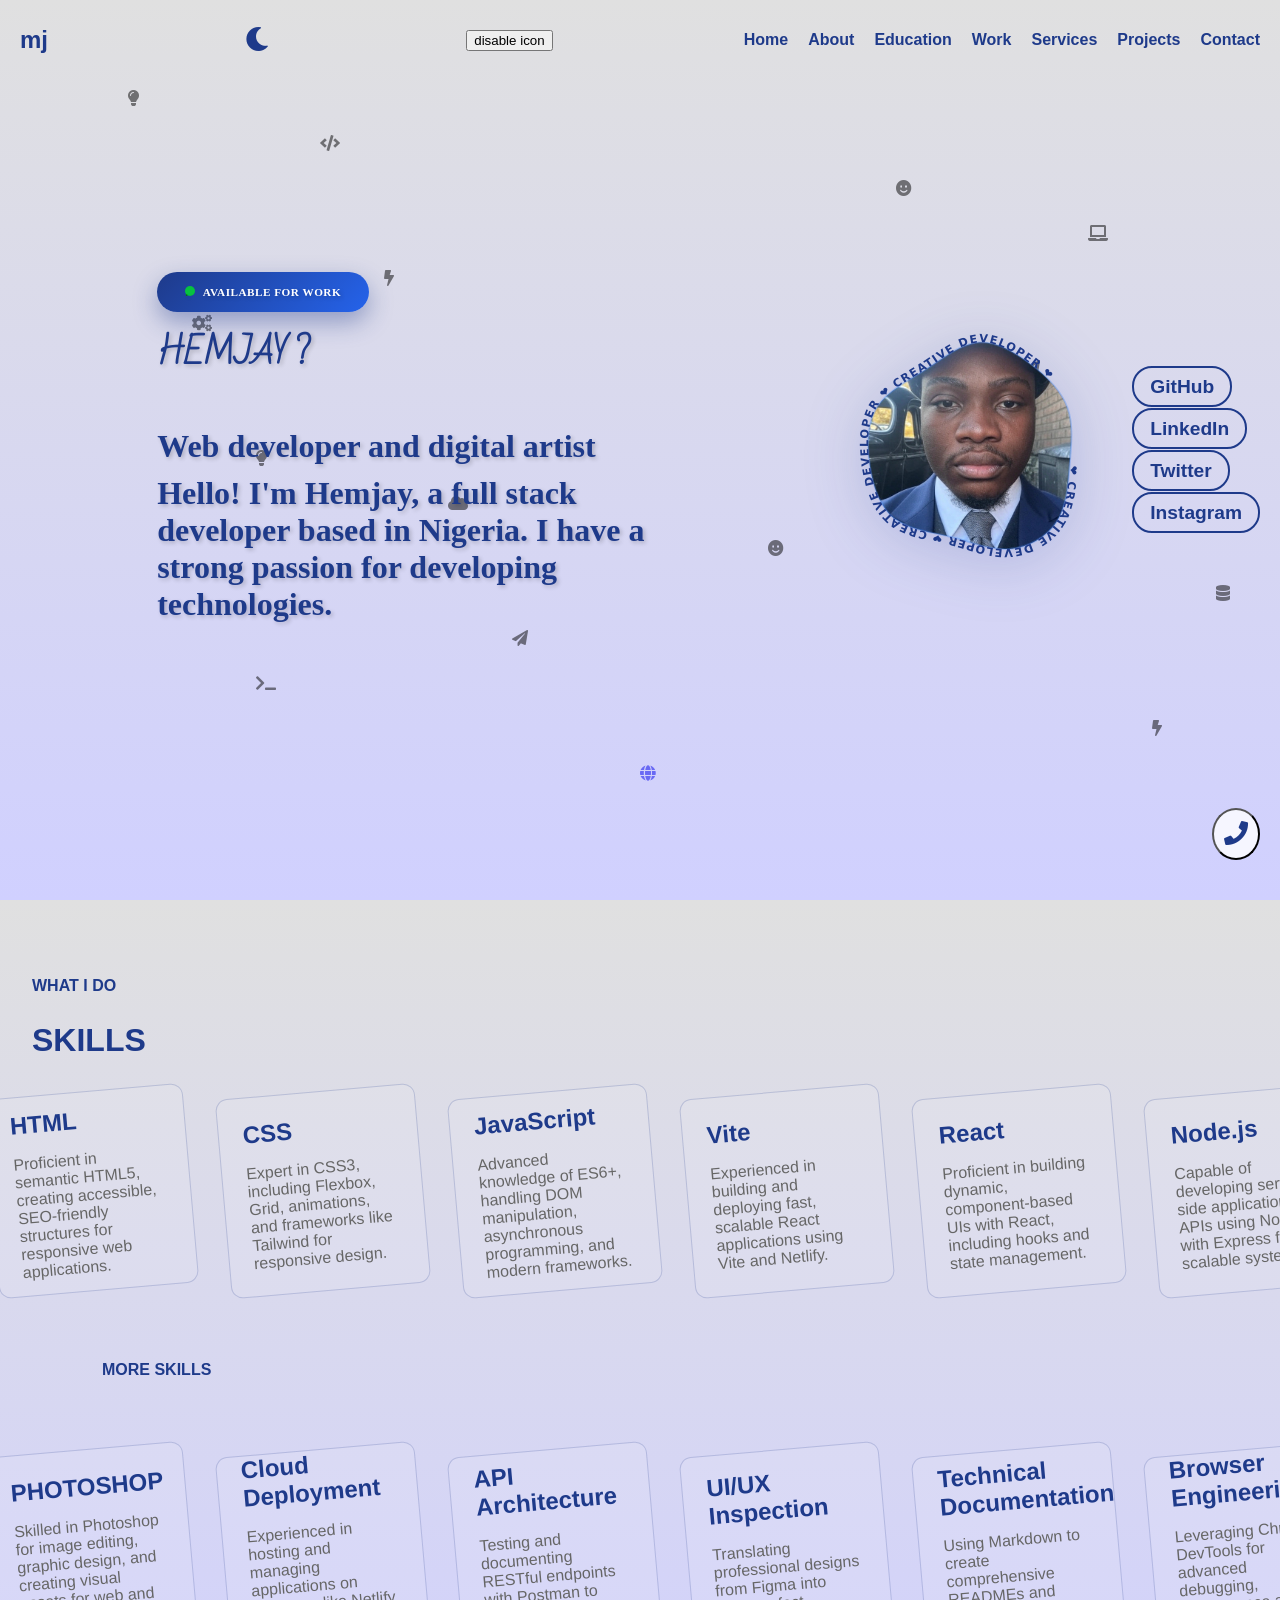
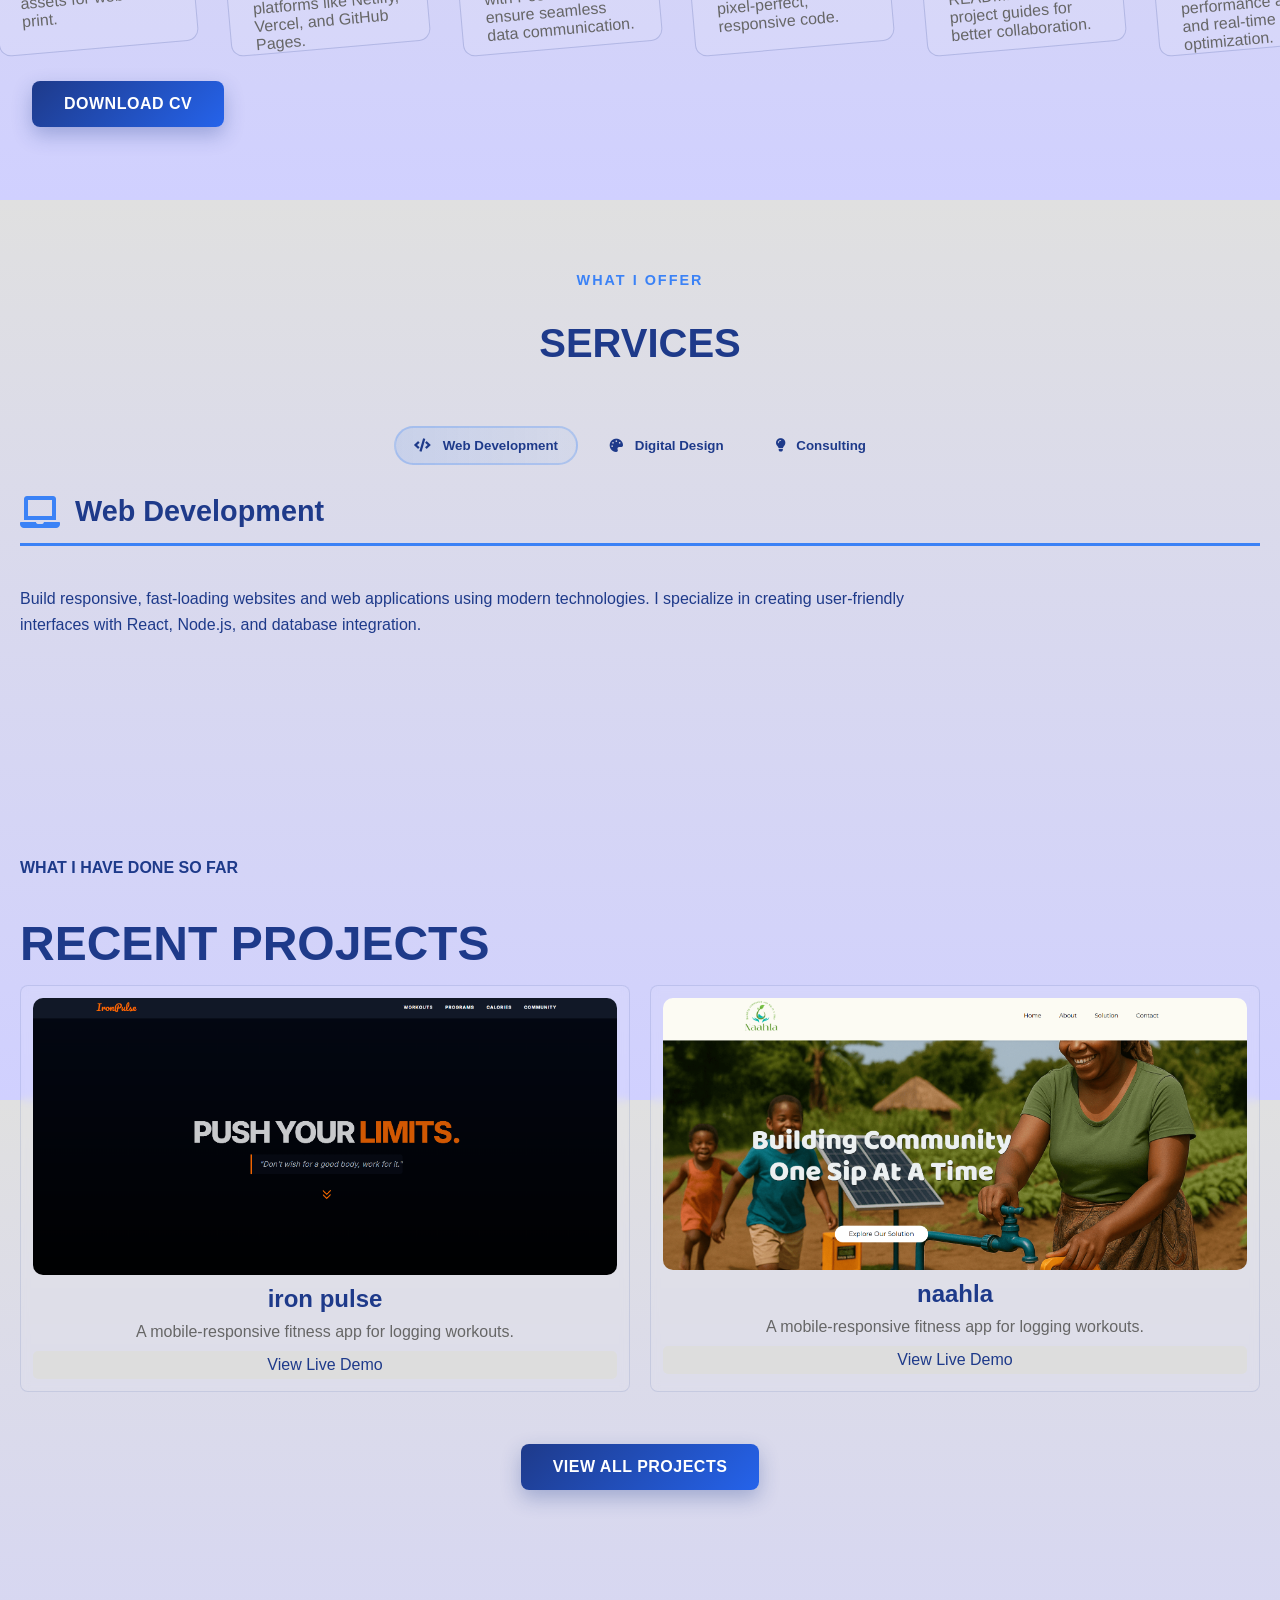
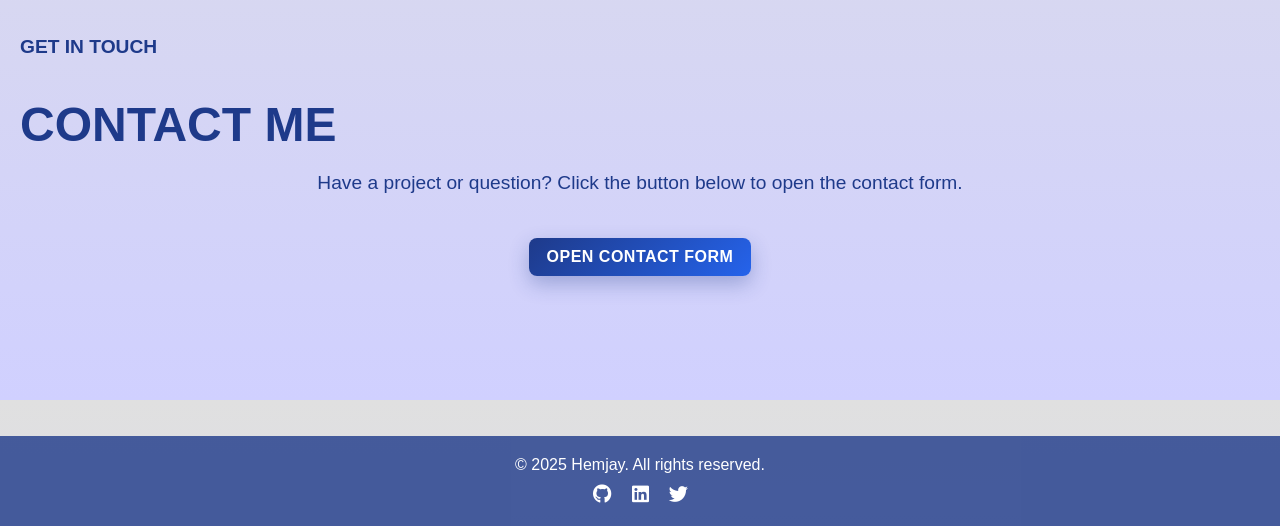
==== index.html @ 1a0ed31f "uploadin al exssiting files" ====
<!DOCTYPE html>
<html lang="en">

<head>
    <meta charset="UTF-8">
    <meta name="viewport" content="width=device-width, initial-scale=1.0">
    <title>Hemjay.Dev</title>
    <link rel="stylesheet" href="styles.css">
    <link rel="stylesheet" href="https://cdnjs.cloudflare.com/ajax/libs/font-awesome/5.15.4/css/all.min.css">
    <link rel="preconnect" href="https://fonts.googleapis.com">
    <link rel="preconnect" href="https://fonts.gstatic.com" crossorigin>
    <link
        href="https://fonts.googleapis.com/css2?family=Bad+Script&family=Dancing+Script:wght@400..700&family=Marck+Script&family=Tangerine:wght@400;700&display=swap"
        rel="stylesheet">
</head>

<body>
    <div class="container" id="home">
        
        <div class="icons">
          
            <div class="icon" style="top: 10%; left: 10%;"><i class="fas fa-lightbulb"></i></div>
            <div class="icon" style="top: 20%; left: 70%;"><i class="fas fa-smile"></i></div>
            <div class="icon" style="top: 30%; left: 30%;"><i class="fas fa-bolt"></i></div>
            <div class="icon" style="top: 40%; left: 80%;"><i class="fas fa-paper-plane"></i></div>
            <div class="icon" style="top: 50%; left: 20%;"><i class="fas fa-lightbulb"></i></div>
            <div class="icon" style="top: 60%; left: 60%;"><i class="fas fa-smile"></i></div>
            <div class="icon" style="top: 70%; left: 40%;"><i class="fas fa-paper-plane"></i></div>
            <div class="icon" style="top: 80%; left: 90%;"><i class="fas fa-bolt"></i></div>
            <div class="icon" style="top: 15%; left: 25%;"><i class="fas fa-code"></i></div>
            <div class="icon" style="top: 25%; left: 85%;"><i class="fas fa-laptop"></i></div>
            <div class="icon" style="top: 35%; left: 15%;"><i class="fas fa-cogs"></i></div>
            <div class="icon" style="top: 45%; left: 75%;"><i class="fas fa-rocket"></i></div>
            <div class="icon" style="top: 55%; left: 35%;"><i class="fas fa-cloud"></i></div>
            <div class="icon" style="top: 65%; left: 95%;"><i class="fas fa-database"></i></div>
            <div class="icon" style="top: 75%; left: 20%;"><i class="fas fa-terminal"></i></div>
            <a href="https://www.google.com/search?q=osogbo&oq=osogbo&gs_lcrp=EgZjaHJvbWUyBggAEEUYOTIKCAEQLhixAxiABDIMCAIQIxgnGIAEGIoFMgcIAxAAGIAEMgcIBBAAGIAEMgYIBRBFGD0yBggGEEUYPTIGCAcQRRg90gEIMzMwOWowajeoAgCwAgA&sourceid=chrome&ie=UTF-8"
                target="_blank" rel="noopener noreferrer">
                <div class="icon" style="top: 85%; left: 50%;"><i class="fas fa-globe"></i></div>
            </a>
        </div>

    </div>



    <nav class="nav-menu">
        <div class="nav-logo">mj</div>
        <button class="theme-toggle" onclick="toggleTheme()"><i class="fas fa-moon"></i></button>
          <button onclick="iconDisable('visible')">disable icon</button>
        <div class="hamburger"><i class="fas fa-bars"></i></div>
        <div class="nav-links">
            <a href="#home">Home</a>
            <a href="#about">About</a>
            <a href="timeline.html">Education</a>
            <a href="timeline.html#work-history">Work</a>
            <a href="#services">Services</a>
            <a href="#projects">Projects</a>
            <a href="#contact">Contact</a>
        </div>
    </nav>






    <section class="section-about" id="about">
        <div class="text" id="animatedText">
            <a href="#contact" class="availability-btn">
                <span class="status-dot">.</span> Available for work
            </a>
            <div class="mt">
                <span>H</span><span>E</span><span>M</span><span>J</span><span>A</span><span>Y</span>
                <span class="question-mark">?</span>
            </div>
            <h4>Web developer and digital artist</h4>
            <p>Hello! I'm Hemjay, a full stack developer based in Nigeria. I have a strong passion for developing
                technologies.</p>
        </div>

        <div class="content">
            <div class="blob-container">
                <svg viewBox="0 0 200 200" xmlns="http://www.w3.org/2000/svg" aria-labelledby="t">
                    <defs>
                        <pattern id="imgFill" patternUnits="objectBoundingBox" width="1" height="1">
                            <image href="IMG_1185.jpeg" x="0" y="0" width="200" height="200"
                                preserveAspectRatio="xMidYMid slice" />
                        </pattern>
                    </defs>
                    <clipPath id="blobClip">
                        <path
                            d="M43.1,-68.5C56.2,-58.6,67.5,-47.3,72.3,-33.9C77.2,-20.5,75.5,-4.9,74.2,11.3C72.9,27.6,71.9,44.5,63.8,57.2C55.7,69.8,40.6,78.2,25.5,79.2C10.4,80.1,-4.7,73.6,-20.9,69.6C-37.1,65.5,-54.5,63.9,-66,54.8C-77.5,45.8,-83.2,29.3,-85.7,12.3C-88.3,-4.8,-87.7,-22.3,-79.6,-34.8C-71.5,-47.3,-55.8,-54.9,-41.3,-64.2C-26.7,-73.6,-13.4,-84.7,0.8,-86C15,-87.2,29.9,-78.5,43.1,-68.5Z"
                            transform="translate(100 100)" />
                    </clipPath>
                    <image href="IMG_1185.jpeg" width="200" height="200" preserveAspectRatio="xMidYMid slice"
                        clip-path="url(#blobClip)" />
                    <path class="blob"
                        d="M43.1,-68.5C56.2,-58.6,67.5,-47.3,72.3,-33.9C77.2,-20.5,75.5,-4.9,74.2,11.3C72.9,27.6,71.9,44.5,63.8,57.2C55.7,69.8,40.6,78.2,25.5,79.2C10.4,80.1,-4.7,73.6,-20.9,69.6C-37.1,65.5,-54.5,63.9,-66,54.8C-77.5,45.8,-83.2,29.3,-85.7,12.3C-88.3,-4.8,-87.7,-22.3,-79.6,-34.8C-71.5,-47.3,-55.8,-54.9,-41.3,-64.2C-26.7,-73.6,-13.4,-84.7,0.8,-86C15,-87.2,29.9,-78.5,43.1,-68.5Z"
                        transform="translate(100 100)" fill="url(#imgFill)" />
                    <path id="text"
                        d="M43.1,-68.5C56.2,-58.6,67.5,-47.3,72.3,-33.9C77.2,-20.5,75.5,-4.9,74.2,11.3C72.9,27.6,71.9,44.5,63.8,57.2C55.7,69.8,40.6,78.2,25.5,79.2C10.4,80.1,-4.7,73.6,-20.9,69.6C-37.1,65.5,-54.5,63.9,-66,54.8C-77.5,45.8,-83.2,29.3,-85.7,12.3C-88.3,-4.8,-87.7,-22.3,-79.6,-34.8C-71.5,-47.3,-55.8,-54.9,-41.3,-64.2C-26.7,-73.6,-13.4,-84.7,0.8,-86C15,-87.2,29.9,-78.5,43.1,-68.5Z"
                        transform="translate(100 100)" fill="none" stroke="none" pathLength="100" />
                    <text class="text-content">
                        <textPath href="#text" startOffset="0%">❤ CREATIVE DEVELOPER ❤ CREATIVE DEVELOPER ❤ CREATIVE
                            DEVELOPER ❤
                            <animate attributeName="startOffset" from="0%" to="100%" dur="15s"
                                repeatCount="indefinite" />
                        </textPath>
                        <textPath href="#text" startOffset="100%">❤ CREATIVE DEVELOPER ❤ CREATIVE DEVELOPER ❤ CREATIVE
                            DEVELOPER ❤
                            <animate attributeName="startOffset" from="-100%" to="0%" dur="15s"
                                repeatCount="indefinite" />
                        </textPath>
                    </text>
                </svg>
            </div>


            <div>
                <ul class="social-links-list">
                    <li><a href="https://github.com" target="_blank" rel="noopener noreferrer">GitHub</a></li>
                    <li><a href="https://linkedin.com" target="_blank" rel="noopener noreferrer">LinkedIn</a></li>
                    <li><a href="https://twitter.com" target="_blank" rel="noopener noreferrer">Twitter</a></li>
                    <li><a href="https://instagram.com" target="_blank" rel="noopener noreferrer">Instagram</a></li>
                </ul>
            </div>
        </div>
    </section>

    <section id="skills" class="skills-section">
        <h2 class="section-title">WHAT I DO</h2>
        <h1 class="section-heading">SKILLS</h1>
        <div class="skills-scroll">
            <div class="skill-card">
                <h3>HTML</h3>
                <p>Proficient in semantic HTML5, creating accessible, SEO-friendly structures for responsive web
                    applications.</p>
            </div>
            <div class="skill-card">
                <h3>CSS</h3>
                <p>Expert in CSS3, including Flexbox, Grid, animations, and frameworks like Tailwind for responsive
                    design.</p>
            </div>
            <div class="skill-card">
                <h3>JavaScript</h3>
                <p>Advanced knowledge of ES6+, handling DOM manipulation, asynchronous programming, and modern
                    frameworks.</p>
            </div>

            <div class="skill-card">
                <h3>Vite</h3>
                <p>Experienced in building and deploying fast, scalable React applications using Vite and Netlify.</p>
            </div>
            <div class="skill-card">
                <h3>React</h3>
                <p>Proficient in building dynamic, component-based UIs with React, including hooks and state management.
                </p>
            </div>
            <div class="skill-card">
                <h3>Node.js</h3>
                <p>Capable of developing server-side applications and APIs using Node.js with Express for scalable
                    systems.</p>
            </div>
            <div class="skill-card">
                <h3>MongoDB</h3>
                <p>Proficient in NoSQL database management with MongoDB, handling unstructured data for scalable
                    systems.</p>
            </div>
            <div class="skill-card">
                <h3>GraphQL</h3>
                <p>Experienced in building and querying GraphQL APIs for efficient data retrieval in modern
                    applications.</p>
            </div>

        </div>


        <h2 class="section-title" style="margin: 70px;">MORE SKILLS</h2>
        
        <div class="skills-scroll">
            <div class="skill-card">
                <h3>PHOTOSHOP</h3>
                <p>Skilled in Photoshop for image editing, graphic design, and creating visual assets for web and print.
                </p>
            </div>
           <div class="skill-card">
            <h3>Cloud Deployment</h3>
            <p>Experienced in hosting and managing applications on platforms like Netlify, Vercel, and GitHub Pages.</p>
        </div>
        <div class="skill-card">
            <h3>API Architecture</h3>
            <p>Testing and documenting RESTful endpoints with Postman to ensure seamless data communication.</p>
        </div>
        <div class="skill-card">
            <h3>UI/UX Inspection</h3>
            <p>Translating professional designs from Figma into pixel-perfect, responsive code.</p>
        </div>
        <div class="skill-card">
            <h3>Technical Documentation</h3>
            <p>Using Markdown to create comprehensive READMEs and project guides for better collaboration.</p>
        </div>
        <div class="skill-card">
            <h3>Browser Engineering</h3>
            <p>Leveraging Chrome DevTools for advanced debugging, performance audits, and real-time optimization.</p>
        </div>

            <div class="skill-card">
                <h3>Docker</h3>
                <p>Capable of containerizing applications with Docker for consistent development and deployment
                    environments.</p>
            </div>
            <div class="skill-card">
                <h3>Git</h3>
                <p>Expert in version control with Git, managing codebases, and collaborating via platforms like GitHub.
                </p>
            </div>
            <div class="skill-card">
                <h3>Webpack</h3>
                <p>Experienced in module bundling with Webpack for optimizing and managing front-end assets.</p>
            </div>
            <div class="skill-card">
                <h3>AWS</h3>
                <p>Familiar with AWS services like EC2, S3, and Lambda for cloud-based application deployment.</p>
            </div>
            <div class="skill-card">
                <h3>Jest</h3>
                <p>Skilled in unit and integration testing with Jest to ensure robust, error-free JavaScript
                    applications.</p>
            </div>
        </div>
        <a href="hemjay_cv.pdf" download class="cv-button">Download CV</a>
    </section>


    <section id="services" class="services-section">
        <h2 class="section-title">WHAT I OFFER</h2>
        <h1 class="section-heading">SERVICES</h1>

        <div class="service-tabs">
            <div class="tab-buttons">
                <button class="tab-button active" onclick="switchTab(event, 'web-dev')">
                    <i class="fas fa-code"></i> Web Development
                </button>
                <button class="tab-button" onclick="switchTab(event, 'design')">
                    <i class="fas fa-palette"></i> Digital Design
                </button>
                <button class="tab-button" onclick="switchTab(event, 'consulting')">
                    <i class="fas fa-lightbulb"></i> Consulting
                </button>
            </div>
        </div>

        <div id="web-dev" class="tab-content active">
            <div class="service-category">
                <h3 class="service-category-title"><i class="fas fa-laptop"></i> Web Development</h3>
                <div class="service-description">
                    <p>Build responsive, fast-loading websites and web applications using modern technologies. I
                        specialize in creating user-friendly interfaces with React, Node.js, and database integration.
                    </p>
                </div>
            </div>
        </div>

        <div id="design" class="tab-content">
            <div class="service-category">
                <h3 class="service-category-title"><i class="fas fa-paint-brush"></i> Digital Design</h3>
                <div class="service-description">
                    <p>Create stunning digital designs and animations that engage users. From UI/UX design to
                        interactive animations, I help bring your vision to life with creative visual solutions.</p>
                </div>
            </div>
        </div>

        <div id="consulting" class="tab-content">
            <div class="service-category">
                <h3 class="service-category-title"><i class="fas fa-chart-line"></i> Tech Consulting</h3>
                <div class="service-description">
                    <p>Guide your project with expert technical advice. I help choose the right tech stack, optimize
                        performance, and implement best practices for scalable applications.</p>
                </div>
            </div>
        </div>
    </section>

    
<section class="section-projects" id="projects">
    <h4>WHAT I HAVE DONE SO FAR</h4>
    <h2>RECENT PROJECTS</h2>
    
    <div id="recent-projects-list" class="project-card-container normal">
        </div>

    <div style="text-align: center; margin-top: 40px;">
        <a href="projects.html" class="cv-button" style="display: inline-block; margin: 0;">View All Projects</a>
    </div>
</section>

    <section id="contact" class="section-contact">
        <h4>GET IN TOUCH</h4>
        <h2>CONTACT ME</h2>
        <p style="max-width:720px; margin:12px auto; text-align:center;">Have a project or question? Click the button below to open the contact form.</p>
        <div style="text-align:center; margin-top:12px;">
            <a href="#contact" class="cv-button" style="display:inline-block; padding:10px 18px;">Open Contact Form</a>
        </div>
    </section>
    <div class="contact-popup" id="contactPopup">
        <span class="close-popup"><i class="fas fa-times"></i></span>
        <h3>Contact Me</h3>
        <form>
            <input type="text" placeholder="First Name" required>
            <input type="text" placeholder="Last Name" required>
            <input type="email" placeholder="Email" required>
            <textarea placeholder="Your Message" required></textarea>
            <button type="submit">Send Message</button>
        </form>
        <div class="popup-social-links">
            <p>Or find me on</p>
            <div class="social-links popup-links">
                <a href="https://github.com" target="_blank" rel="noopener noreferrer" aria-label="GitHub"><i class="fab fa-github"></i></a>
                <a href="https://linkedin.com" target="_blank" rel="noopener noreferrer" aria-label="LinkedIn"><i class="fab fa-linkedin"></i></a>
                <a href="https://twitter.com" target="_blank" rel="noopener noreferrer" aria-label="Twitter"><i class="fab fa-twitter"></i></a>
                <a href="https://instagram.com" target="_blank" rel="noopener noreferrer" aria-label="Instagram"><i class="fab fa-instagram"></i></a>
            </div>
        </div>
    </div>
    <!-- Floating phone button (click to open contact popup) -->
    <button id="phoneButton" class="phone-button" aria-label="Open contact form" title="Contact">
        <i class="fas fa-phone"></i>
    </button>

    <div id="caseStudyModal" class="contact-popup" style="width: 80%; max-width: 800px; height: auto;">
        <span class="close-popup" id="closeCaseStudy"><i class="fas fa-times"></i></span>
        <div id="caseStudyContent" style="padding: 20px; overflow-y: auto; max-height: 80vh;">
        </div>
    </div>

    <footer>
        <p>&copy; 2025 Hemjay. All rights reserved.</p>
        <div class="social-links">
            <a href="https://github.com" target="_blank"><i class="fab fa-github"></i></a>
            <a href="https://linkedin.com" target="_blank"><i class="fab fa-linkedin"></i></a>
            <a href="https://twitter.com" target="_blank"><i class="fab fa-twitter"></i></a>
        </div>
    </footer>
    <script src="script.js"></script>
</body>

</html>
---- styles.css ----
::root {
    --icon-size: 40px;
    font-family: sans-serif;
}
body {
    margin: 0;
    font-family: Arial, sans-serif;
    background: linear-gradient(to bottom, #e0e0e0, #d0d0ff);
    filter: grayscale(20%);
    height: auto;
    min-height: 100vh;
    overflow-x: hidden;
    position: relative;
    width: 100%;
    box-sizing: border-box;
}

body.dark-mode {
    background: linear-gradient(to bottom, #2d3748, #4a5568);
    filter: none;
}

/* FORCE RESET */
html,
body {
    height: 100%;
    margin: 0;
    padding: 0;
    /* REMOVE any filters or transforms from here! */
    filter: none !important;
    transform: none !important;
}

.container {
    position: fixed !important;
    top: 0 !important;
    left: 0 !important;
    width: 100vw !important;
    height: 100vh !important;
    z-index: -9999 !important;
    /* Move it to the very bottom layer */
    pointer-events: none;
    background: transparent;
    display: block !important;
}

.icons {
    position: absolute;
    width: 100%;
    height: 100%;
}

.icon {
    position: absolute;
    /* Ensure your JS or inline styles provide the top/left % */
}

.icon.visible {
    opacity: 0.5;
}
.icon.disabled {
    opacity: 0 !important;
}

/* 3. Refined Animation */
@keyframes float {
    0% {
        transform: translate(0, 0) scale(0.8);
    }
    50% {
        transform: translate(var(--x-move), var(--y-move)) scale(1);
    }
    100% {
        transform: translate(0, 0) scale(0.8);
    }
}

.icon.floating {
    animation: float var(--duration) ease-in-out infinite;
}

.text {
    font-size: 6rem;
    font-weight: bold;
    color: #1e3a8a;
    text-shadow: 2px 2px 4px rgba(0, 0, 0, 0.2);
    cursor: pointer;
    user-select: none;
    margin: 50px auto;
    max-width: 100%;
    word-wrap: break-word;
    opacity: 0;
    transform: translateY(50px);
    transition: opacity 0.5s ease, transform 0.5s ease;
    position: relative;
    z-index: 2;
}

.text.visible {
    opacity: 1;
    transform: translateY(0);
}

body.dark-mode .text {
    color: #e2e8f0;
}

.text .question-mark.shake {
    animation: shake 0.5s infinite;
}

@keyframes shake {
    0%, 100% {
        transform: translateY(0) rotate(0deg);
    }
    25% {
        transform: translateY(-5px) rotate(1deg);
    }
    75% {
        transform: translateY(5px) rotate(-1deg);
    }
}

.text span {
    display: inline-block;
    transition: transform 0.3s ease;
}

.text span.squish {
    transform: scaleY(0.5);
}

.url-bar {
    position: fixed;
    bottom: 10px;
    left: 50%;
    transform: translateX(-50%) translateY(20px);
    background: #ccc;
    padding: 5px 10px;
    border-radius: 5px;
    font-size: 0.9rem;
    z-index: 20;
    box-sizing: border-box;
    opacity: 0;
    transition: opacity 0.5s ease, transform 0.5s ease;
}

.url-bar.visible {
    opacity: 1;
    transform: translateX(-50%) translateY(0);
}

body.dark-mode .url-bar {
    background: #4a5568;
    color: #e2e8f0;
}

.nav-menu {
    position: fixed;
    top: 10px;
    left: 0;
    width: 100vw;
    height: 60px;
    background: transparent;
    padding: 10px 20px;
    display: flex;
    justify-content: space-between;
    align-items: center;
    z-index: 20;
    box-sizing: border-box;
    opacity: 0;
    transform: translateX(-50px);
    transition: opacity 0.5s ease, transform 0.5s ease;
}

.nav-menu.visible {
    opacity: 1;
    transform: translateX(0);
}

.nav-logo {
    font-size: 1.5rem;
    font-weight: bold;
    color: #1e3a8a;
    opacity: 0;
    transform: translateY(20px);
    transition: opacity 0.5s ease, transform 0.5s ease 0.2s;
}

.nav-logo.visible {
    opacity: 1;
    transform: translateY(0);
}

body.dark-mode .nav-logo {
    color: #e2e8f0;
}

.nav-links {
    display: flex;
    gap: 20px;
}

.nav-links a {
    text-decoration: none;
    color: #1e3a8a;
    font-weight: bold;
    transition: color 0.3s ease;
    opacity: 0;
    transform: translateY(20px);
    transition: opacity 0.5s ease, transform 0.5s ease 0.3s, color 0.3s ease;
}

.nav-links a.visible {
    opacity: 1;
    transform: translateY(0);
}

.nav-links a:hover {
    color: #3b82f6;
}

body.dark-mode .nav-links a {
    color: #e2e8f0;
}

body.dark-mode .nav-links a:hover {
    color: #90cdf4;
}

.theme-toggle {
    background: none;
    border: none;
    color: #1e3a8a;
    font-size: 1.5rem;
    cursor: pointer;
    transition: color 0.3s ease;
}

body.dark-mode .theme-toggle {
    color: #e2e8f0;
}

.theme-toggle:hover {
    color: #3b82f6;
}

body.dark-mode .theme-toggle:hover {
    color: #90cdf4;
}

.hamburger {
    display: none;
    font-size: 1.5rem;
    color: #1e3a8a;
    cursor: pointer;
    z-index: 21;
}

body.dark-mode .hamburger {
    color: #e2e8f0;
}

.hamburger.active::before {
    content: '\f00d';
    font-family: 'Font Awesome 5 Free';
    font-weight: 900;
}

@media (max-width: 768px) {
    .nav-links {
        display: none;
        flex-direction: column;
        position: absolute;
        top: 60px;
        left: 0;
        width: 100%;
        background: rgba(255, 255, 255, 0.9);
        padding: 20px;
        box-sizing: border-box;
    }

    body.dark-mode .nav-links {
        background: rgba(45, 55, 72, 0.9);
    }

    .nav-links.active {
        display: flex;
    }

    .hamburger {
        display: block;
    }
}

.section-about {
    min-height: 100vh;
    font-size: 1.2rem;
    max-width: 100%;
    box-sizing: border-box;
    opacity: 0;
    transform: translateX(-50px);
    transition: opacity 0.5s ease, transform 0.5s ease;
    position: relative;
    z-index: 2;
    display: flex;
    justify-content: center;
    align-items: center;
    padding: 60px 20px;
}
.section-about button {
    text-decoration: none;
    display: block;
    background: linear-gradient(135deg, #1e3a8a 0%, #2563eb 100%);
    border: none;
    border-radius: 25px;
    cursor: pointer;
    padding: 14px 28px;
    margin-bottom: 10px;
    color: #fff;
    box-shadow: 0 10px 25px rgba(30, 58, 138, 0.4);
    font-weight: 700;
    transition: all 0.3s ease;
    letter-spacing: 0.5px;
}

.section-about button:hover {
    background: linear-gradient(135deg, #2563eb 0%, #1e40af 100%);
    box-shadow: 0 15px 35px rgba(30, 58, 138, 0.6);
    transform: translateY(-3px);
}
.section-about button a {
    text-decoration: none;
    color: inherit;
    display: block;
    text-transform: uppercase;
    font-size: 0.7rem;
   
}
.section-about button span{
    color: green;
    height: 10px;
    width: 10px;
    border-radius: 50%;
    background-color: rgb(7, 194, 63);
}

.section-about .text {
    font-family: serif;
    font-size: 2rem;
    width: 45%;
}

/* Availability button styles */
.availability-btn {
    text-decoration: none;
    display: inline-block;
    background: linear-gradient(135deg, #1e3a8a 0%, #2563eb 100%);
    color: #fff;
    border-radius: 25px;
    padding: 14px 28px;
    margin-bottom: 10px;
    box-shadow: 0 10px 25px rgba(30, 58, 138, 0.4);
    font-weight: 700;
    transition: all 0.3s ease;
    letter-spacing: 0.5px;
    text-transform: uppercase;
    font-size: 0.7rem;
}

.availability-btn:hover {
    background: linear-gradient(135deg, #2563eb 0%, #1e40af 100%);
    box-shadow: 0 15px 35px rgba(30, 58, 138, 0.6);
    transform: translateY(-3px);
}

.availability-btn .status-dot {
    color: green;
    height: 10px;
    width: 10px;
    border-radius: 50%;
    background-color: rgb(7, 194, 63);
    display: inline-block;
    margin-right: 5px;
}

/* Social links list styles */
.social-links-list {
    list-style: none;
    padding: 0;
    margin: 20px 0;
    display: flex;
    gap: 15px;
    flex-wrap: wrap;
}

.social-links-list li {
    margin: 0;
}

.social-links-list a {
    text-decoration: none;
    color: #1e3a8a;
    font-weight: 600;
    padding: 8px 16px;
    border: 2px solid #1e3a8a;
    border-radius: 20px;
    transition: all 0.3s ease;
}

.social-links-list a:hover {
    background: #1e3a8a;
    color: #fff;
}

body.dark-mode .social-links-list a {
    color: #e2e8f0;
    border-color: #e2e8f0;
}

body.dark-mode .social-links-list a:hover {
    background: #e2e8f0;
    color: #1e3a8a;
}

.section-about .text .mt {
    font-family: "Bad Script";
    padding: 0;
}
.section-about.visible {
    opacity: 1;
    transform: translateX(0);
}

body.dark-mode .section-about {
    color: #e2e8f0;
}

.section-about h4 {
    text-align: left;
    margin-bottom: 0px;
    opacity: 0;
    transform: translateY(20px);
    transition: opacity 0.5s ease, transform 0.5s ease 0.2s;
}

.section-about h4.visible {
    opacity: 1;
    transform: translateY(0);
}

.section-about h2 {
    font-size: 3rem;
    font-weight: bold;
    margin-bottom: 2px;
    text-align: left;
    opacity: 0;
    transform: translateY(20px);
    transition: opacity 0.5s ease, transform 0.5s ease 0.3s;
}

.section-about h2.visible {
    opacity: 1;
    transform: translateY(0);
}

body.dark-mode .section-about h2,
body.dark-mode .section-about h4 {
    color: #e2e8f0;
}

.section-about .content {
    display: flex;
    justify-content: center;
    align-items: center;
    gap: 30px;
}
.content ul {
    list-style: none;
    padding: 0;
    margin: 0;
    display: flex;
    flex-direction: column;
    gap: 10px;
}

.content ul li{
    list-style: none;
    margin: 5px 0;
    text-transform: capitalize;
   gap: 10px;
}
.content ul li a{
    text-decoration: none;
    color: #1e3a8a;
    font-weight: bold;
    transition: color 0.3s ease;
}
.content ul li a:hover {
    color: #3b82f6;
}
.section-about img {

    width: 200px;
    height: 200px;
    object-fit: cover;   
    transform: scale(0.8);
    transition: opacity 0.5s ease, transform 0.5s ease 0.4s;
}

.section-about img.visible {
    opacity: 1;
    transform: scale(1);
}

.section-about p {
    margin: 10px 0;
    max-width: 90vw;
    margin-left: auto;
    margin-right: auto;
    opacity: 0;
    transform: translateX(50px);
    transition: opacity 0.5s ease, transform 0.5s ease 0.5s;
}

.section-about p.visible {
    opacity: 1;
    transform: translateX(0);
}

body.dark-mode .section-about p {
    color: #cbd5e1;
}

.section-projects {
   
    padding: 60px 20px;
    max-width: 1400px;
    margin: 0 auto;
    color: #1e3a8a;
    position: relative;
    z-index: 2;
    opacity: 0;
    transform: translateX(-50px);
    transition: opacity 0.5s ease, transform 0.5s ease;
}

.section-projects.visible {
    opacity: 1;
    transform: translateX(0);
}

body.dark-mode .section-projects {
    color: #e2e8f0;
}

.section-projects h4 {
    text-align: left;
    margin-bottom: 0px;
    opacity: 0;
    transform: translateY(20px);
    transition: opacity 0.5s ease, transform 0.5s ease 0.2s;
}

.section-projects h4.visible {
    opacity: 1;
    transform: translateY(0);
}

.section-projects h2 {
    font-size: 3rem;
    font-weight: bold;
    margin-bottom: 2px;
    text-align: left;
    opacity: 0;
    transform: translateY(20px);
    transition: opacity 0.5s ease, transform 0.5s ease 0.3s;
}

.section-projects h2.visible {
    opacity: 1;
    transform: translateY(0);
}

body.dark-mode .section-projects h2,
body.dark-mode .section-projects h4 {
    color: #e2e8f0;
}

.project-filters {
    display: flex;
    justify-content: center;
    gap: 10px;
    margin: 10px 0;
}

.filter-select {
    background: linear-gradient(135deg, #1e3a8a 0%, #2563eb 100%);
    color: white;
    border: none;
    padding: 10px 24px;
    border-radius: 8px;
    font-size: 0.95rem;
    cursor: pointer;
    transition: all 0.3s ease;
    font-weight: 700;
    box-shadow: 0 6px 15px rgba(30, 58, 138, 0.3);
}

.filter-select:hover {
    background: linear-gradient(135deg, #2563eb 0%, #1e40af 100%);
    box-shadow: 0 10px 25px rgba(30, 58, 138, 0.5);
    transform: translateY(-2px);
}

body.dark-mode .filter-select {
    background: linear-gradient(135deg, #3b82f6 0%, #2563eb 100%);
    color: white;
    border: none;
    box-shadow: 0 6px 15px rgba(30, 58, 138, 0.5);
}

body.dark-mode .filter-select:hover {
    background: linear-gradient(135deg, #2563eb 0%, #1d4ed8 100%);
    box-shadow: 0 10px 25px rgba(30, 58, 138, 0.7);
    transform: translateY(-2px);
}

.sort-button {
    background: linear-gradient(135deg, #1e3a8a 0%, #2563eb 100%);
    color: white;
    border: none;
    padding: 10px 24px;
    border-radius: 8px;
    font-size: 0.95rem;
    cursor: pointer;
    transition: all 0.3s ease;
    font-weight: 700;
    box-shadow: 0 6px 15px rgba(30, 58, 138, 0.3);
    text-transform: uppercase;
    letter-spacing: 0.5px;
}

.sort-button:hover {
    background: linear-gradient(135deg, #2563eb 0%, #1e40af 100%);
    box-shadow: 0 10px 25px rgba(30, 58, 138, 0.5);
    transform: translateY(-2px);
}

body.dark-mode .sort-button {
    background: linear-gradient(135deg, #3b82f6 0%, #2563eb 100%);
    color: white;
    border: none;
    box-shadow: 0 6px 15px rgba(30, 58, 138, 0.5);
}

body.dark-mode .sort-button:hover {
    background: linear-gradient(135deg, #2563eb 0%, #1d4ed8 100%);
    box-shadow: 0 10px 25px rgba(30, 58, 138, 0.7);
    transform: translateY(-2px);
}

.project-controls {
    display: flex;
    justify-content: center;
    margin: 20px 0;
}

.project-select {
    background: #ddd;
    color: #1e3a8a;
    border: 1px solid #ccc;
    padding: 8px 15px;
    border-radius: 5px;
    font-size: 1rem;
    cursor: pointer;
    transition: background 0.3s ease;
}

.project-select:hover {
    background: #ccc;
}

body.dark-mode .project-select {
    background: #4a5568;
    color: #e2e8f0;
    border-color: #718096;
}

body.dark-mode .project-select:hover {
    background: #718096;
}

.project-card-container {
    transition: opacity 0.5s ease;
    display: grid;
    grid-template-columns: repeat(auto-fit, minmax(clamp(250px, 40vw, 500px), 1fr));
    gap: 20px;
}

.project-card-container.hidden {
    display: none;
}

.project-card-container.normal .project-card {

    margin: 12px auto;
    transform: translateX(0);
    padding: 12px;
}

.project-card-container.normal .project-card img,
.project-card-container.normal .project-card h3,
.project-card-container.normal .project-card p,
.project-card-container.normal .project-card a {
    display: block;
}

.project-card-container.list .project-card {
    max-width: 90vw;
    margin: 20px auto;
    padding: 20px;
    transform: translateX(0);
}

.project-card-container.list .project-card img {
    display: none;
}

.project-card-container.list .project-card h3,
.project-card-container.list .project-card p,
.project-card-container.list .project-card a {
    display: block;
}

.project-card-container.grid {
    display: grid;
    grid-template-columns: repeat(auto-fit, minmax(150px, 1fr));
    gap: 10px;
    max-width: 90vw;
    margin: 20px auto;
}

.project-card-container.grid .project-card {
    max-width: 100%;
    margin: 0;
    padding: 5px;
    transform: translateX(0);
    border: none;
}





.project-card-container.grid .project-card img {
    max-height: 100px;
    width: 100%;
    object-fit: cover;
    border-radius: 5px;
}

.project-card-container.grid .project-card h3,
.project-card-container.grid .project-card p,
.project-card-container.grid .project-card a {
    display: none;
}

.project-card-container.grid .project-card a.project-link {
    display: block;
}

.project-card {

    max-width: 720px;
    background: rgba(255, 255, 255, 0.08);
    backdrop-filter: blur(4px);
    border: 1px solid rgba(30, 58, 138, 0.12);
    border-radius: 8px;
    padding: 12px;
    margin: 12px 0;
    text-align: center;
    margin-left: auto;
    margin-right: auto;
    opacity: 0;
    transition: opacity 0.4s ease, transform 0.4s ease;
}

body.dark-mode .project-card {
    background: rgba(255, 255, 255, 0.1);
    border-color: rgba(203, 213, 225, 0.2);
}

.project-card.visible:nth-child(odd) {
    opacity: 1;
    transform: translateX(0);
}

.project-card.visible:nth-child(even) {
    opacity: 1;
    transform: translateX(0);
}

.project-card:nth-child(odd) {
    transform: translateX(-50px);
}

.project-card:nth-child(even) {
    transform: translateX(50px);
}

.project-card img {
    width: 100%;
    height: auto;
    border-radius: 10px;
    margin-bottom: 10px;
    opacity: 0;
    transform: scale(0.9);
    transition: opacity 0.5s ease, transform 0.5s ease 0.2s;
}

.project-card img.visible {
    opacity: 1;
    transform: scale(1);
}

.project-card h3 {
    font-size: 1.5rem;
    margin: 10px 0;
    color: #1e3a8a;
    opacity: 0;
    transform: translateY(20px);
    transition: opacity 0.5s ease, transform 0.5s ease 0.3s;
}

.project-card h3.visible {
    opacity: 1;
    transform: translateY(0);
}

body.dark-mode .project-card h3 {
    color: #e2e8f0;
}

.project-card p {
    margin: 5px 0;
    color: #666;
    opacity: 0;
    transform: translateY(20px);
    transition: opacity 0.5s ease, transform 0.5s ease 0.4s;
}

.project-card p.visible {
    opacity: 1;
    transform: translateY(0);
}

body.dark-mode .project-card p {
    color: #cbd5e1;
}

.project-card a.project-link {
    text-decoration: none;
    color: inherit;
    display: block;
}

.project-card a.project-link:hover {
    opacity: 0.8;
}

.project-card a.demo-link {
    display: inline-block;
    margin-top: 10px;
    padding: 5px 10px;
    background: #ddd;
    color: #1e3a8a;
    text-decoration: none;
    border-radius: 5px;
    opacity: 0;
    transform: translateY(20px);
    transition: opacity 0.5s ease, transform 0.5s ease 0.5s;
}

.project-card a.demo-link.visible {
    opacity: 1;
    transform: translateY(0);
}

.project-card a.demo-link:hover {
    background: #ccc;
}

body.dark-mode .project-card a.demo-link {
    background: #4a5568;
    color: #e2e8f0;
}

body.dark-mode .project-card a.demo-link:hover {
    background: #718096;
}

@media (max-width: 768px) {

    .project-select,
    .filter-select {
        width: 100%;
        max-width: 200px;
    }

    .project-card-container.grid {
        grid-template-columns: 1fr;
    }

    .project-card-container.grid .project-card img {
        max-height: 120px;
    }
}

.skills-section {
    min-height: 100vh;
    padding: 4rem 2rem;
    background: transparent;
    color: #1e3a8a;
    overflow: hidden;
    position: relative;
    z-index: 2;
    max-width: 100%;
    box-sizing: border-box;
    width: 100%;
}

body.dark-mode .skills-section {
    color: #e2e8f0;
}

.section-title {
    font-size: 1rem;
    font-weight: bold;
    color: #1e3a8a;
    margin-bottom: 0.5rem;
    opacity: 0;
    transform: translateY(20px);
    transition: opacity 0.5s ease, transform 0.5s ease 0.2s;
}

.section-title.visible {
    opacity: 1;
    transform: translateY(0);
}

body.dark-mode .section-title {
    color: #e2e8f0;
}

.section-heading {
    font-size: 2rem;
    font-weight: bold;
    color: #1e3a8a;
    margin-bottom: 2rem;
    opacity: 0;
    transform: translateY(20px);
    transition: opacity 0.5s ease, transform 0.5s ease 0.3s;
}

.section-heading.visible {
    opacity: 1;
    transform: translateY(0);
}

body.dark-mode .section-heading {
    color: #e2e8f0;
}

/* Services Section Styling */
.services-section {
    
    padding: 60px 20px;
    max-width: 1400px;
    margin: 0 auto;
    color: #1e3a8a;
    position: relative;
    z-index: 2;
    opacity: 0;
    transform: translateX(-50px);
    transition: opacity 0.5s ease, transform 0.5s ease;
}

.services-section.visible {
    opacity: 1;
    transform: translateX(0);
}

body.dark-mode .services-section {
    color: #e2e8f0;
}

.services-section .section-title {
    text-align: center;
    font-size: 0.9rem;
    text-transform: uppercase;
    letter-spacing: 2px;
    color: #3b82f6;
    margin-bottom: 10px;
}

.services-section .section-heading {
    text-align: center;
    font-size: 2.5rem;
    font-weight: bold;
    margin-bottom: 60px;
    color: #1e3a8a;
}

body.dark-mode .services-section .section-heading {
    color: #e2e8f0;
}

.service-category {
    margin-bottom: 80px;
    opacity: 0;
    transform: translateY(30px);
    transition: opacity 0.5s ease, transform 0.5s ease;
}

.service-category.visible {
    opacity: 1;
    transform: translateY(0);
}

.service-category-title {
    font-size: 1.8rem;
    font-weight: 700;
    color: #1e3a8a;
    margin-bottom: 40px;
    display: flex;
    align-items: center;
    gap: 15px;
    padding-bottom: 15px;
    border-bottom: 3px solid #3b82f6;
    position: relative;
}

.service-category-title i {
    font-size: 2rem;
    color: #3b82f6;
}

body.dark-mode .service-category-title {
    color: #e2e8f0;
    border-bottom-color: #90cdf4;
}

body.dark-mode .service-category-title i {
    color: #90cdf4;
}

.services-section .cv-button {
    display: block;
    margin: 20px auto 0;
    text-align: center;
    font-size: 0.4rem !important;
}

/* Tabs for Services */
.service-tabs {
    max-width: 1000px;
    margin: 0 auto;
}
.tab-buttons {
    display: flex;
    gap: 12px;
    justify-content: center;
    margin-bottom: 30px;
}
.tab-button {
    background: transparent;
    border: 2px solid transparent;
    padding: 10px 18px;
    border-radius: 999px;
    cursor: pointer;
    font-weight: 600;
    color: inherit;
    transition: background 0.2s ease, border-color 0.2s ease;
}
.tab-button i { margin-right: 8px; }
.tab-button.active {
    background: linear-gradient(90deg, rgba(59,130,246,0.12), rgba(96,165,250,0.06));
    border-color: rgba(59,130,246,0.25);
}
.tab-content { display: none; }
.tab-content.active { display: block; }
.service-description p {
    max-width: 900px;
    line-height: 1.6;
    color: inherit;
    margin: 0 0 20px 0;
}

@media (max-width: 768px) {
    .tab-buttons { flex-direction: column; align-items: center; }
    .service-category { margin-bottom: 40px; }
}

.skills-scroll {
    display: flex;
    gap: 2rem;
    width: max-content;
    position: relative;
    user-select: none;
}

.skill-card {
    width: 200px;
    height: 200px;
    background: rgba(255, 255, 255, 0.1);
    padding: 1.5rem;
    border-radius: 12px;
    border: 1px solid rgba(30, 58, 138, 0.2);
    opacity: 0;
    transform: translateX(50px) rotate(-5deg);
    transition: opacity 0.5s ease, transform 0.5s ease;
    display: flex;
    flex-direction: column;
    justify-content: center;
    box-sizing: border-box;
}

.skill-card.visible {
    opacity: 1;
    transform: translateX(0) rotate(-5deg);
}

body.dark-mode .skill-card {
    background: rgba(255, 255, 255, 0.1);
    border-color: rgba(203, 213, 225, 0.2);
}

.skill-card:hover,
.skill-card.clicked {
    transform: scale(1.05) rotate(0deg);
    width: 300px;
    height: 200px;
}

.skill-card h3 {
    font-size: 1.5rem;
    color: #1e3a8a;
    margin: 0 0 1rem;
}

body.dark-mode .skill-card h3 {
    color: #e2e8f0;
}

.skill-card p {
    color: #666;
    margin: 0;
    font-size: 1rem;
}

body.dark-mode .skill-card p {
    color: #cbd5e1;
}

.cv-button {
    display: inline-block;
    margin: 2rem auto 0;
    padding: 14px 32px;
    background: linear-gradient(135deg, #1e3a8a 0%, #2563eb 100%);
    color: #ffffff;
    text-decoration: none;
    border-radius: 8px;
    font-weight: 700;
    font-size: 1rem;
    opacity: 1;
    transform: translateY(0);
    transition: all 0.3s ease;
    box-shadow: 0 8px 20px rgba(30, 58, 138, 0.3);
    border: none;
    cursor: pointer;
    letter-spacing: 0.5px;
    text-transform: uppercase;
}

.cv-button.visible {
    opacity: 1;
    transform: translateY(0);
}

.cv-button:hover {
    background: linear-gradient(135deg, #2563eb 0%, #1e40af 100%);
    box-shadow: 0 12px 30px rgba(30, 58, 138, 0.5);
    transform: translateY(-2px);
}

body.dark-mode .cv-button {
    background: #4a5568;
    color: #e2e8f0;
}

body.dark-mode .cv-button:hover {
    background: #718096;
}

.section-contact {
    
    text-align: center;
    color: #1e3a8a;
    font-size: 1.2rem;
    padding: 60px 20px;
    margin-bottom: 100px;
    max-width: 100%;
    box-sizing: border-box;
    opacity: 0;
    transform: translateX(-50px);
    transition: opacity 0.5s ease, transform 0.5s ease;
    position: relative;
    z-index: 2;
}

.section-contact.visible {
    opacity: 1;
    transform: translateX(0);
}

body.dark-mode .section-contact {
    color: #e2e8f0;
}

.section-contact h4 {
    text-align: left;
    margin-bottom: 0px;
    opacity: 0;
    transform: translateY(20px);
    transition: opacity 0.5s ease, transform 0.5s ease 0.2s;
}

.section-contact h4.visible {
    opacity: 1;
    transform: translateY(0);
}

.section-contact h2 {
    font-size: 3rem;
    font-weight: bold;
    margin-bottom: 20px;
    text-align: left;
    opacity: 0;
    transform: translateY(20px);
    transition: opacity 0.5s ease, transform 0.5s ease 0.3s;
}

.section-contact h2.visible {
    opacity: 1;
    transform: translateY(0);
}

body.dark-mode .section-contact h2,
body.dark-mode .section-contact h4 {
    color: #e2e8f0;
}

.phone-booth {
    font-size: 3rem;
    color: #1e3a8a;
    cursor: pointer;
    animation: shake 0.5s infinite;
    opacity: 0;
    transform: translateY(20px);
    transition: opacity 0.5s ease, transform 0.5s ease 0.4s;
}

.phone-booth.visible {
    opacity: 1;
    transform: translateY(0);
}

body.dark-mode .phone-booth {
    color: #e2e8f0;
}

.contact-popup {
    display: none;
    position: fixed;
    top: 50%;
    left: 50%;
    transform: translate(-50%, -50%);
    background: rgba(255, 255, 255, 0.95);
    padding: 20px;
    border-radius: 10px;
    box-shadow: 0 4px 8px rgba(0, 0, 0, 0.2);
    z-index: 100;
    width: 90%;
    max-width: 500px;
    box-sizing: border-box;
}

.contact-popup.active {
    display: block;
}

body.dark-mode .contact-popup {
    background: rgba(45, 55, 72, 0.95);
}

.contact-popup h3 {
    color: #1e3a8a;
    margin-bottom: 20px;
}

body.dark-mode .contact-popup h3 {
    color: #e2e8f0;
}

.contact-popup form {
    display: flex;
    flex-direction: column;
    gap: 15px;
}

.contact-popup input,
.contact-popup textarea {
    padding: 10px;
    border: 1px solid #ccc;
    border-radius: 5px;
    font-size: 1rem;
    color: #666;
}

body.dark-mode .contact-popup input,
body.dark-mode .contact-popup textarea {
    background: #4a5568;
    color: #e2e8f0;
    border-color: #718096;
}

.contact-popup textarea {
    resize: vertical;
    min-height: 100px;
}

.contact-popup button {
    padding: 12px 28px;
    background: linear-gradient(135deg, #1e3a8a 0%, #2563eb 100%);
    color: white;
    border: none;
    border-radius: 8px;
    cursor: pointer;
    font-weight: 700;
    transition: all 0.3s ease;
    box-shadow: 0 6px 15px rgba(30, 58, 138, 0.3);
    text-transform: uppercase;
    font-size: 0.9rem;
    letter-spacing: 0.5px;
}

.contact-popup button:hover {
    background: linear-gradient(135deg, #2563eb 0%, #1e40af 100%);
    box-shadow: 0 10px 25px rgba(30, 58, 138, 0.5);
    transform: translateY(-2px);
}

body.dark-mode .contact-popup button {
    background: linear-gradient(135deg, #3b82f6 0%, #2563eb 100%);
    color: white;
    box-shadow: 0 6px 15px rgba(30, 58, 138, 0.5);
}

body.dark-mode .contact-popup button:hover {
    background: linear-gradient(135deg, #2563eb 0%, #1d4ed8 100%);
    box-shadow: 0 10px 25px rgba(30, 58, 138, 0.7);
}

.contact-popup .close-popup {
    position: absolute;
    top: 10px;
    right: 10px;
    font-size: 1.5rem;
    cursor: pointer;
    color: #1e3a8a;
}

body.dark-mode .contact-popup .close-popup {
    color: #e2e8f0;
}

.phone-button {
    position: fixed;
    bottom: 40px;
    right: 20px;
    font-size: 1.5rem;
    color: #1e3a8a;
    background: rgba(255, 255, 255, 0.8);
    padding: 10px;
    border-radius: 50%;
    cursor: pointer;
    z-index: 50;
    animation: shake 0.5s infinite;
}

body.dark-mode .phone-button {
    color: #e2e8f0;
    background: rgba(45, 55, 72, 0.8);
}

footer {
    background: rgba(30, 58, 138, 0.8);
    color: #fff;
    text-align: center;
    padding: 20px;
    position: relative;
    width: 100%;
    box-sizing: border-box;
    z-index: 2;
}

body.dark-mode footer {
    background: rgba(26, 32, 44, 0.8);
}

footer p {
    margin: 0;
    font-size: 1rem;
}

footer .social-links {
    margin-top: 10px;
    display: flex;
    justify-content: center;
    gap: 20px;
}

footer .social-links a {
    color: #fff;
    font-size: 1.2rem;
    text-decoration: none;
    transition: color 0.3s ease;
}

footer .social-links a:hover {
    color: #3b82f6;
}

body.dark-mode footer .social-links a:hover {
    color: #90cdf4;
}

/* Contact popup social links */
.contact-popup .popup-social-links {
    text-align: center;
    margin-top: 16px;
}
.contact-popup .popup-social-links p {
    margin: 0 0 8px 0;
    color: #1e3a8a;
    font-weight: 600;
}
.contact-popup .popup-social-links .social-links a {
    color: #1e3a8a;
    font-size: 1.25rem;
    margin: 0 8px;
    display: inline-flex;
    align-items: center;
    justify-content: center;
    width: 40px;
    height: 40px;
    border-radius: 8px;
    transition: background 0.2s ease, color 0.2s ease, transform 0.15s ease;
}
.contact-popup .popup-social-links .social-links a:hover {
    color: #fff;
    background: #3b82f6;
    transform: translateY(-3px);
}
body.dark-mode .contact-popup .popup-social-links p {
    color: #e2e8f0;
}
body.dark-mode .contact-popup .popup-social-links .social-links a {
    color: #e2e8f0;
}

/* Timeline Sections Styling */
.timeline-section {
    min-height: 100vh;
    padding: 60px 20px;
    max-width: 1200px;
    margin: 0 auto;
    color: #1e3a8a;
    position: relative;
    z-index: 2;
    opacity: 0;
    transform: translateX(-50px);
    transition: opacity 0.5s ease, transform 0.5s ease;
}

.timeline-section.visible {
    opacity: 1;
    transform: translateX(0);
}

body.dark-mode .timeline-section {
    color: #e2e8f0;
}

.timeline-section h2 {
    text-align: center;
    font-size: 0.9rem;
    text-transform: uppercase;
    letter-spacing: 2px;
    color: #3b82f6;
    margin-bottom: 10px;
    opacity: 0;
    transform: translateY(20px);
    transition: opacity 0.5s ease, transform 0.5s ease 0.2s;
}

.timeline-section h2.visible {
    opacity: 1;
    transform: translateY(0);
}

body.dark-mode .timeline-section h2 {
    color: #90cdf4;
}

.timeline-section h1 {
    text-align: center;
    font-size: 2.5rem;
    font-weight: bold;
    margin-bottom: 50px;
    opacity: 0;
    transform: translateY(20px);
    transition: opacity 0.5s ease, transform 0.5s ease 0.3s;
}

.timeline-section h1.visible {
    opacity: 1;
    transform: translateY(0);
}

body.dark-mode .timeline-section h1 {
    color: #e2e8f0;
}

.timeline {
    position: relative;
    padding: 20px 0;
}

.timeline::before {
    content: '';
    position: absolute;
    left: 50%;
    transform: translateX(-50%);
    width: 3px;
    height: 100%;
    background: linear-gradient(to bottom, #3b82f6, #1e40af);
    border-radius: 2px;
}

body.dark-mode .timeline::before {
    background: linear-gradient(to bottom, #90cdf4, #60a5fa);
}

@media (max-width: 768px) {
    .timeline::before {
        left: 20px;
    }
}

.timeline-item {
    margin-bottom: 50px;
    opacity: 0;
    transform: translateY(30px);
    transition: opacity 0.5s ease, transform 0.5s ease;
}

.timeline-item.visible {
    opacity: 1;
    transform: translateY(0);
}

.timeline-item:nth-child(odd) .timeline-content {
    margin-left: 0;
    margin-right: auto;
    width: 48%;
    text-align: right;
    padding-right: 40px;
}

.timeline-item:nth-child(even) .timeline-content {
    margin-left: auto;
    margin-right: 0;
    width: 48%;
    text-align: left;
    padding-left: 40px;
}

@media (max-width: 768px) {
    .timeline-item:nth-child(odd) .timeline-content,
    .timeline-item:nth-child(even) .timeline-content {
        width: calc(100% - 60px);
        padding-left: 60px;
        padding-right: 0;
        text-align: left;
    }
}

.timeline-marker {
    position: absolute;
    left: 50%;
    top: 0;
    transform: translateX(-50%);
    width: 20px;
    height: 20px;
    background: #fff;
    border: 4px solid #3b82f6;
    border-radius: 50%;
    z-index: 10;
    transition: all 0.3s ease;
}

body.dark-mode .timeline-marker {
    border-color: #90cdf4;
    background: #1a202c;
}

.timeline-item:hover .timeline-marker {
    width: 30px;
    height: 30px;
    transform: translateX(-50%) scale(1.2);
    box-shadow: 0 0 20px rgba(59, 130, 246, 0.6);
}

@media (max-width: 768px) {
    .timeline-marker {
        left: 20px;
    }
}

.timeline-content {
    background: #f0f4ff;
    padding: 25px 30px;
    border-radius: 8px;
    box-shadow: 0 4px 15px rgba(30, 58, 138, 0.1);
    transition: all 0.3s ease;
}

.timeline-content:hover {
    box-shadow: 0 8px 25px rgba(30, 58, 138, 0.2);
    transform: translateY(-5px);
}

body.dark-mode .timeline-content {
    background: #2d3748;
    box-shadow: 0 4px 15px rgba(0, 0, 0, 0.3);
}

body.dark-mode .timeline-content:hover {
    box-shadow: 0 8px 25px rgba(0, 0, 0, 0.5);
}

.timeline-content h3 {
    font-size: 1.3rem;
    margin: 0 0 10px 0;
    color: #1e3a8a;
    font-weight: 700;
}

body.dark-mode .timeline-content h3 {
    color: #e2e8f0;
}

.timeline-date {
    font-size: 0.9rem;
    color: #3b82f6;
    font-weight: 600;
    margin: 5px 0;
    text-transform: uppercase;
    letter-spacing: 1px;
}

body.dark-mode .timeline-date {
    color: #90cdf4;
}

.timeline-institution,
.timeline-company {
    font-size: 0.95rem;
    color: #666;
    font-style: italic;
    margin: 5px 0 15px 0;
}

body.dark-mode .timeline-institution,
body.dark-mode .timeline-company {
    color: #cbd5e1;
}

.timeline-content p {
    margin: 10px 0;
    line-height: 1.6;
    color: #4b5563;
    font-size: 0.95rem;
}

body.dark-mode .timeline-content p {
    color: #cbd5e1;
}

/* Blob SVG Animation Styling */
.blob-container {
    display: flex;
    justify-content: center;
    align-items: center;
    width: 250px;
    height: 250px;
    margin: 0 auto;
}

.blob-container svg {
    width: 100%;
    height: 100%;
    max-width: 300px;
    max-height: 300px;
    aspect-ratio: 1/1;
    filter: drop-shadow(0 10px 30px rgba(30, 58, 138, 0.2));
    transition: all 0.3s ease;
}

body.dark-mode .blob-container svg {
    filter: drop-shadow(0 10px 30px rgba(144, 205, 244, 0.2));
}

.blob-container svg:hover {
    filter: drop-shadow(0 15px 40px rgba(30, 58, 138, 0.4));
    transform: scale(1.05);
}

body.dark-mode .blob-container svg:hover {
    filter: drop-shadow(0 15px 40px rgba(144, 205, 244, 0.4));
}

.blob {
    fill: none;
    stroke: #3b82f6;
    stroke-width: 1.5;
    opacity: 0.3;
    transition: all 0.3s ease;
}

body.dark-mode .blob {
    stroke: #90cdf4;
}

.blob-container svg:hover .blob {
    opacity: 0.6;
    stroke-width: 2;
}

.text-content {
    font: 700 9px/1.2 system-ui, -apple-system, Segoe UI, Roboto, Arial, sans-serif;
    letter-spacing: 1px;
    text-transform: uppercase;
    fill: #1e3a8a;
    mix-blend-mode: normal;
    transition: all 0.3s ease;
}

body.dark-mode .text-content {
    fill: #e2e8f0;
}

.blob-container svg:hover .text-content {
    fill: #3b82f6;
    opacity: 1;
}

body.dark-mode .blob-container svg:hover .text-content {
    fill: #90cdf4;
}

@media (max-width: 768px) {
    .blob-container {
        width: 200px;
        height: 200px;
    }

    .blob-container svg {
        max-width: 220px;
        max-height: 220px;
    }

    .text-content {
        font-size: 8px;
        letter-spacing: 0.5px;
    }
}

/* Testimonials Section Styling */
.testimonials-section {
    padding: 60px 20px;
    text-align: center;
    background: linear-gradient(135deg, rgba(30, 58, 138, 0.05) 0%, rgba(37, 99, 235, 0.05) 100%);
}

.testimonials-section h4 {
    color: #3b82f6;
    font-size: 0.9rem;
    font-weight: 700;
    letter-spacing: 2px;
    text-transform: uppercase;
    margin-bottom: 10px;
}

.testimonials-section h2 {
    font-size: 2.5rem;
    color: #1e3a8a;
    margin-bottom: 50px;
    font-family: 'Bad Script', cursive;
}

.testimonials-grid {
    display: grid;
    grid-template-columns: repeat(auto-fit, minmax(300px, 1fr));
    gap: 30px;
    max-width: 1200px;
    margin: 0 auto;
}

.testimonial-card {
    background: white;
    padding: 30px;
    border-radius: 12px;
    box-shadow: 0 6px 20px rgba(30, 58, 138, 0.1);
    transition: all 0.3s ease;
    border: 1px solid rgba(30, 58, 138, 0.1);
    position: relative;
}

.testimonial-card:hover {
    transform: translateY(-10px);
    box-shadow: 0 15px 40px rgba(30, 58, 138, 0.2);
}

.star-rating {
    font-size: 1.5rem;
    color: #fbbf24;
    margin-bottom: 15px;
    letter-spacing: 3px;
}

.testimonial-text {
    font-size: 1rem;
    color: #4b5563;
    line-height: 1.6;
    margin-bottom: 20px;
    font-style: italic;
}

.testimonial-author {
    font-weight: 700;
    color: #1e3a8a;
    margin-bottom: 5px;
    font-size: 1rem;
}

.testimonial-company {
    font-size: 0.85rem;
    color: #6b7280;
    font-style: normal;
}

body.dark-mode .testimonials-section {
    background: linear-gradient(135deg, rgba(37, 99, 235, 0.1) 0%, rgba(59, 130, 246, 0.1) 100%);
}

body.dark-mode .testimonials-section h2 {
    color: #93c5fd;
}

body.dark-mode .testimonials-section h4 {
    color: #60a5fa;
}

body.dark-mode .testimonial-card {
    background: #1f2937;
    box-shadow: 0 6px 20px rgba(0, 0, 0, 0.3);
    border-color: rgba(59, 130, 246, 0.2);
}

body.dark-mode .testimonial-card:hover {
    box-shadow: 0 15px 40px rgba(59, 130, 246, 0.3);
}

body.dark-mode .testimonial-text {
    color: #d1d5db;
}

body.dark-mode .testimonial-author {
    color: #93c5fd;
}

body.dark-mode .testimonial-company {
    color: #9ca3af;
}
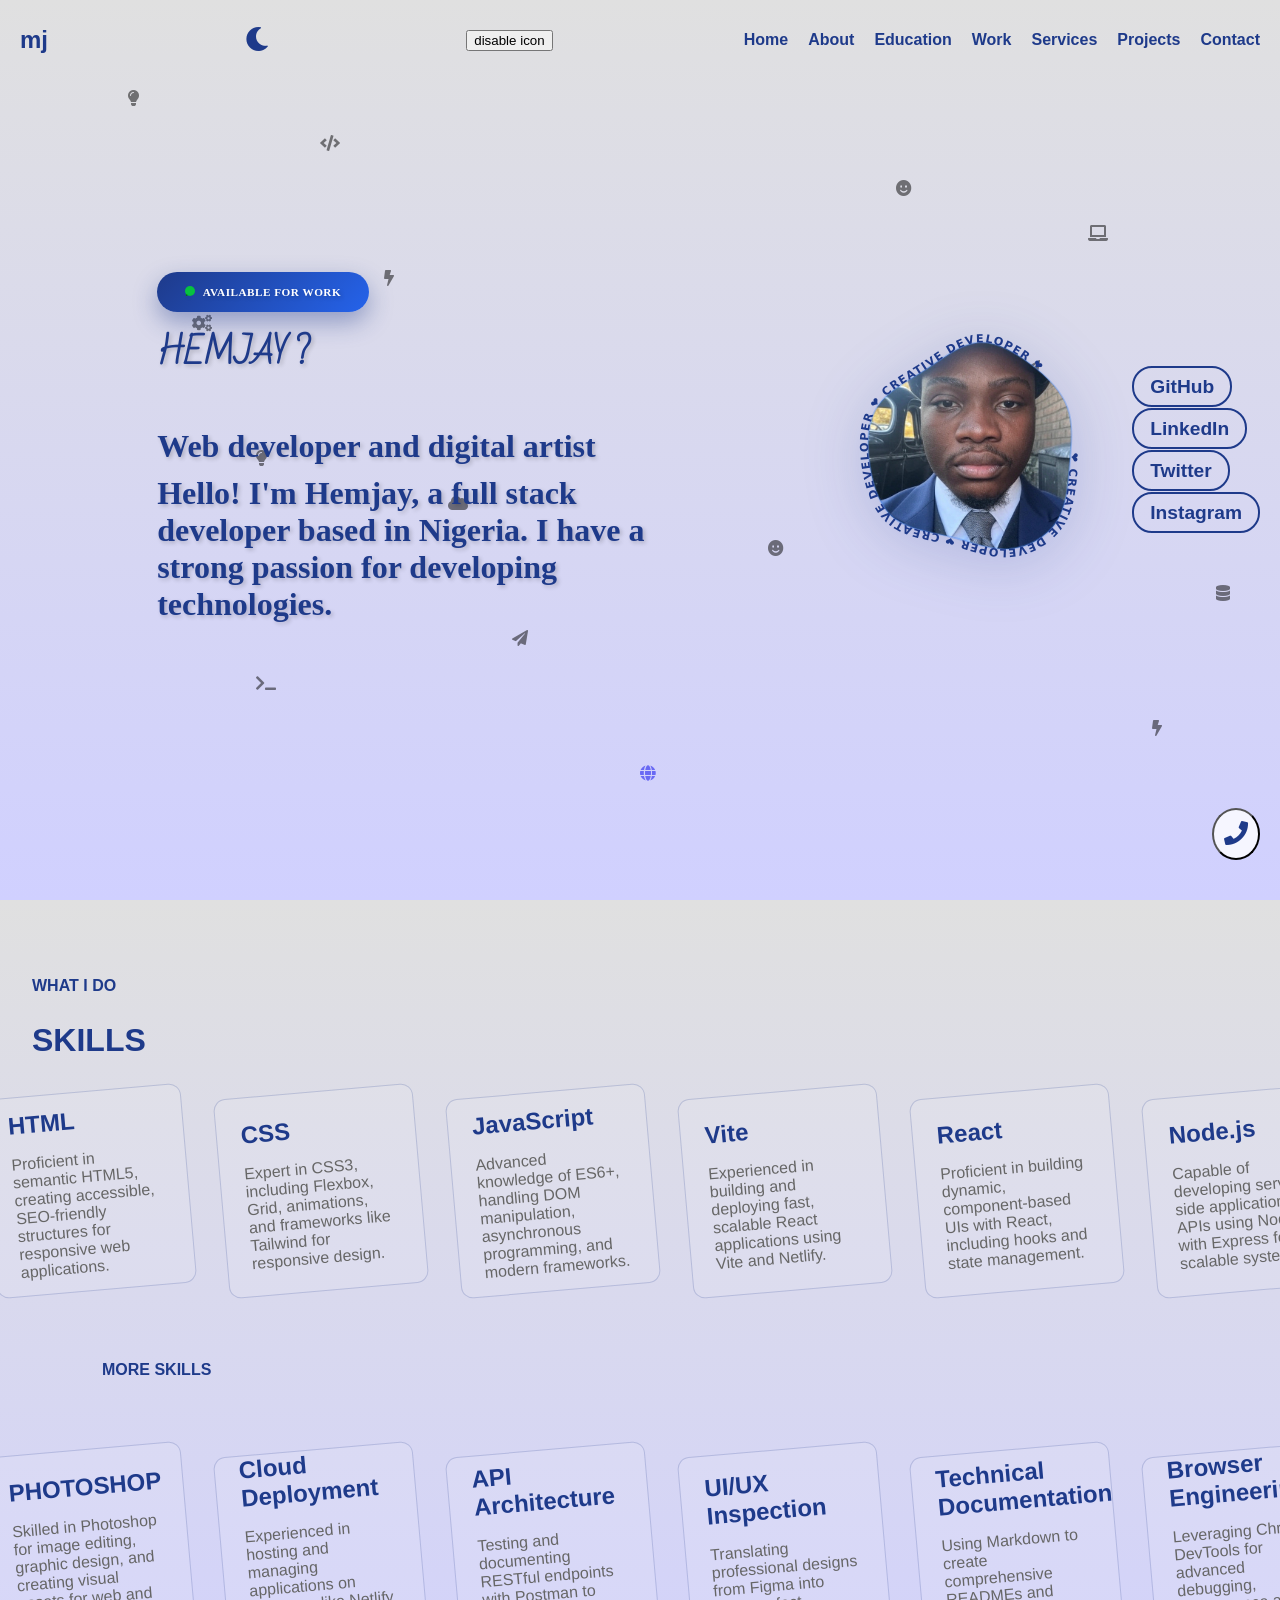
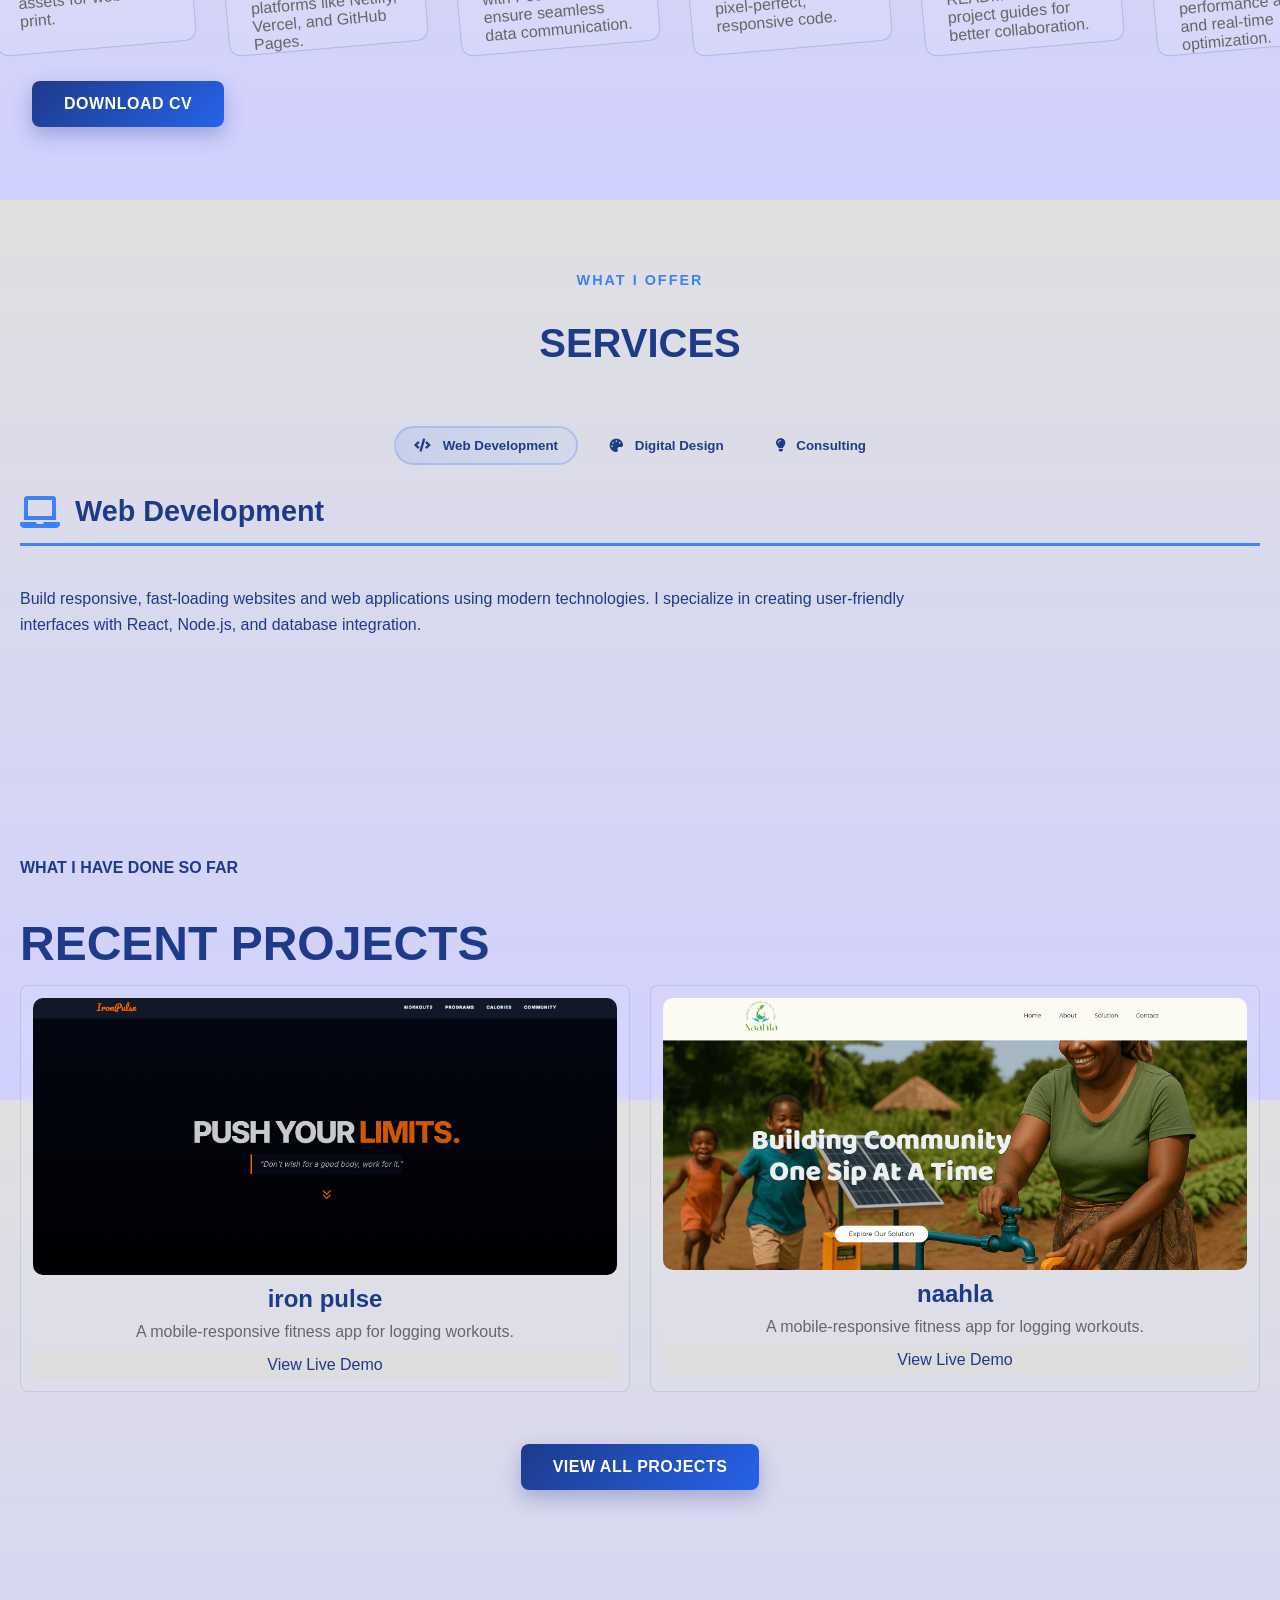
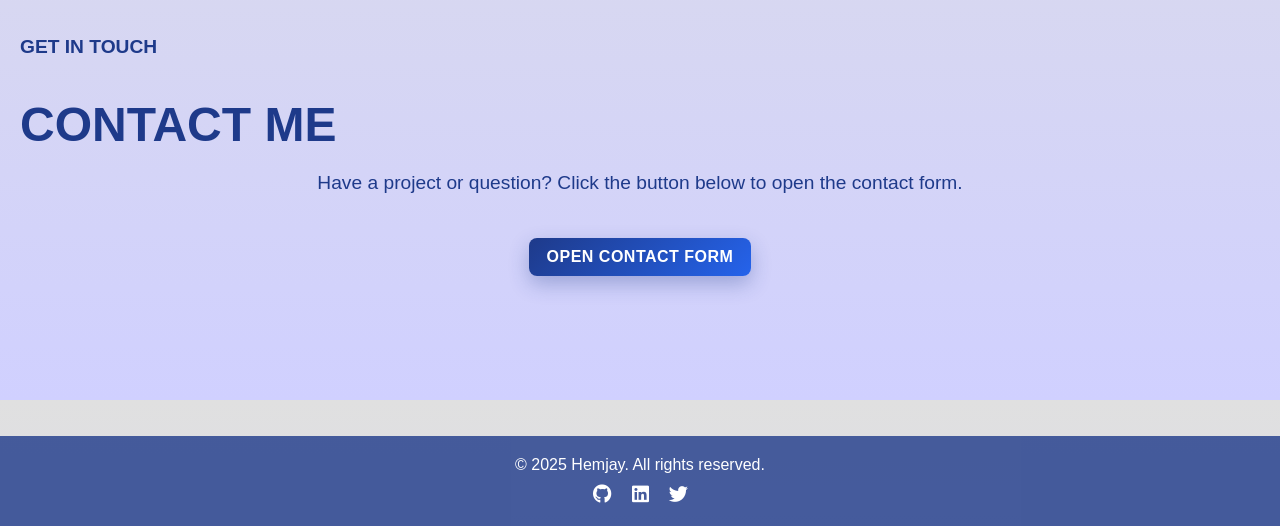
==== commit 034205aa: "fix pf im" ====
--- a/index.html
+++ b/index.html
@@ -84,7 +84,7 @@
                 <svg viewBox="0 0 200 200" xmlns="http://www.w3.org/2000/svg" aria-labelledby="t">
                     <defs>
                         <pattern id="imgFill" patternUnits="objectBoundingBox" width="1" height="1">
-                            <image href="IMG_1185.jpeg" x="0" y="0" width="200" height="200"
+                            <image href="./projectfolder/IMG_2040.png" x="0" y="0" width="200" height="200"
                                 preserveAspectRatio="xMidYMid slice" />
                         </pattern>
                     </defs>
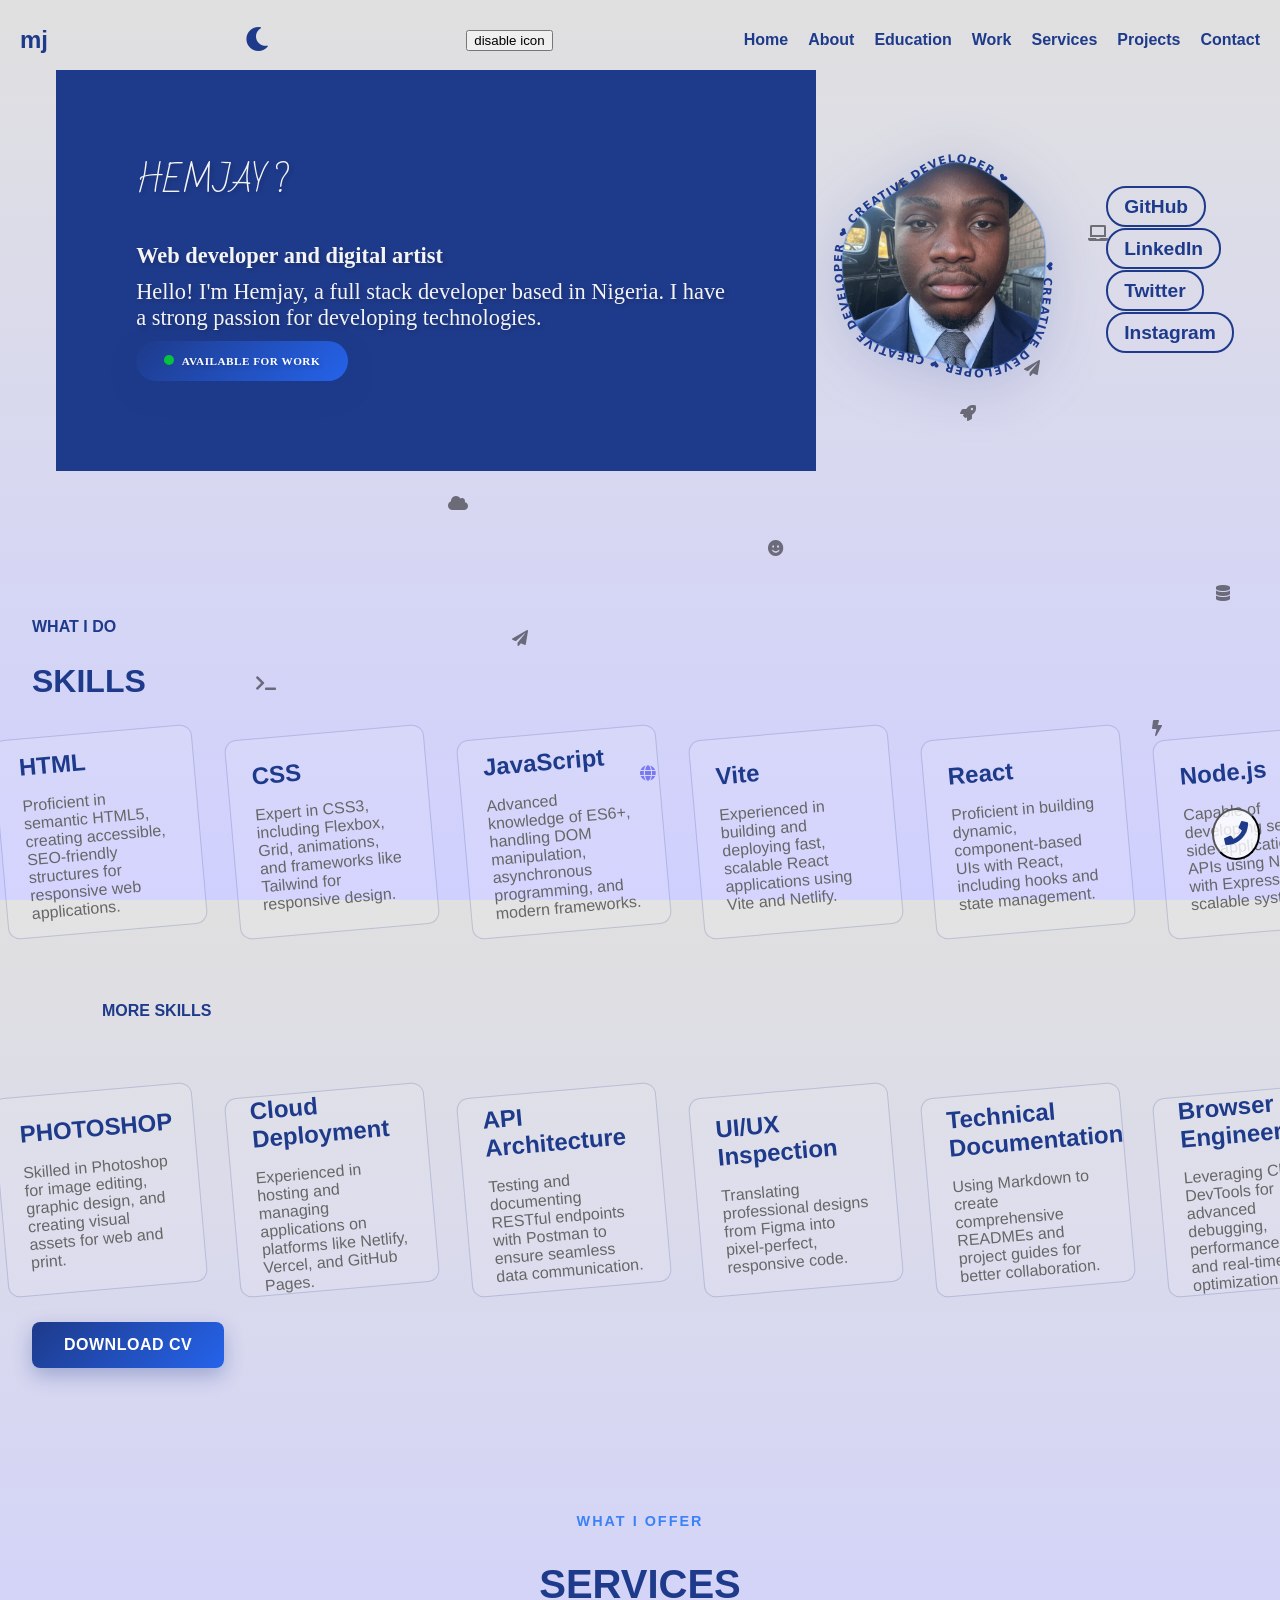
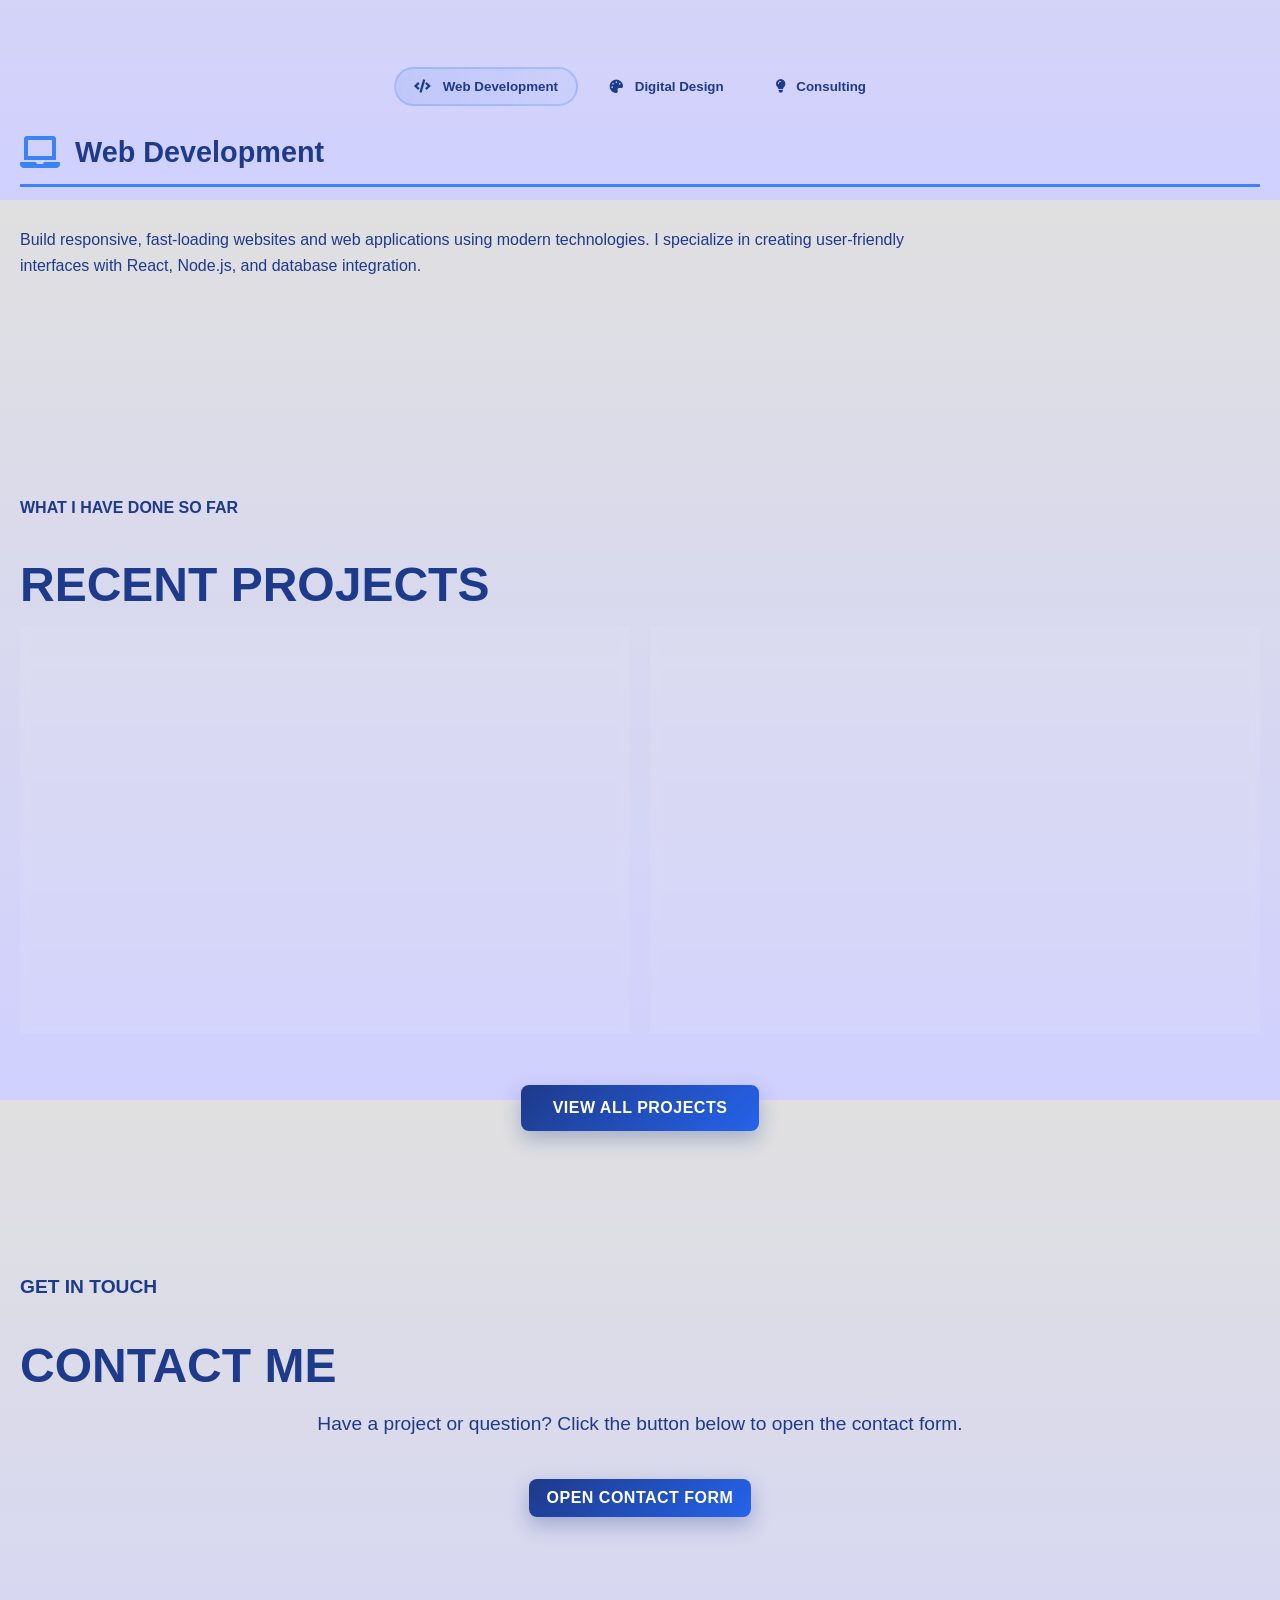
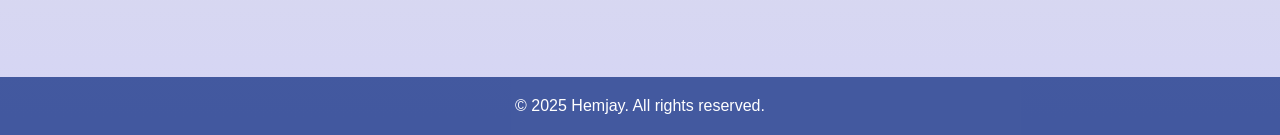
==== commit 6c669efe: "new code pdated" ====
--- a/index.html
+++ b/index.html
@@ -16,9 +16,9 @@
 
 <body>
     <div class="container" id="home">
-        
+
         <div class="icons">
-          
+
             <div class="icon" style="top: 10%; left: 10%;"><i class="fas fa-lightbulb"></i></div>
             <div class="icon" style="top: 20%; left: 70%;"><i class="fas fa-smile"></i></div>
             <div class="icon" style="top: 30%; left: 30%;"><i class="fas fa-bolt"></i></div>
@@ -44,39 +44,46 @@
 
 
 
-    <nav class="nav-menu">
-        <div class="nav-logo">mj</div>
-        <button class="theme-toggle" onclick="toggleTheme()"><i class="fas fa-moon"></i></button>
-          <button onclick="iconDisable('visible')">disable icon</button>
-        <div class="hamburger"><i class="fas fa-bars"></i></div>
-        <div class="nav-links">
-            <a href="#home">Home</a>
-            <a href="#about">About</a>
-            <a href="timeline.html">Education</a>
-            <a href="timeline.html#work-history">Work</a>
-            <a href="#services">Services</a>
-            <a href="#projects">Projects</a>
-            <a href="#contact">Contact</a>
-        </div>
-    </nav>
-
-
-
-
-
-
-    <section class="section-about" id="about">
+    <header>
+        <nav class="nav-menu">
+            <div class="nav-logo">mj</div>
+            <button class="theme-toggle" onclick="toggleTheme()"><i class="fas fa-moon"></i></button>
+            <button onclick="iconDisable('visible')">disable icon</button>
+            <div class="hamburger"><i class="fas fa-bars"></i></div>
+            <div class="nav-links">
+                <a href="#home">Home</a>
+                <a href="#about">About</a>
+                <a href="timeline.html">Education</a>
+                <a href="timeline.html#work-history">Work</a>
+                <a href="#services">Services</a>
+                <a href="#projects">Projects</a>
+                <a href="#contact">Contact</a>
+            </div>
+        </nav>
+    </header>
+
+
+
+
+
+
+    <main>
+        <section class="section-about" id="about">
         <div class="text" id="animatedText">
-            <a href="#contact" class="availability-btn">
-                <span class="status-dot">.</span> Available for work
-            </a>
+
             <div class="mt">
                 <span>H</span><span>E</span><span>M</span><span>J</span><span>A</span><span>Y</span>
                 <span class="question-mark">?</span>
             </div>
-            <h4>Web developer and digital artist</h4>
-            <p>Hello! I'm Hemjay, a full stack developer based in Nigeria. I have a strong passion for developing
-                technologies.</p>
+            <div class="md">
+                <h4>Web developer and digital artist</h4>
+                <p>Hello! I'm Hemjay, a full stack developer based in Nigeria. I have a strong passion for developing
+                    technologies.</p>
+                <a href="#contact" class="availability-btn">
+                    <span class="status-dot">.</span> Available for work
+                </a>
+            </div>
+
         </div>
 
         <div class="content">
@@ -84,7 +91,7 @@
                 <svg viewBox="0 0 200 200" xmlns="http://www.w3.org/2000/svg" aria-labelledby="t">
                     <defs>
                         <pattern id="imgFill" patternUnits="objectBoundingBox" width="1" height="1">
-                            <image href="./projectfolder/IMG_2040.png" x="0" y="0" width="200" height="200"
+                            <image href="projectfolder/IMG_2040.png" x="0" y="0" width="200" height="200"
                                 preserveAspectRatio="xMidYMid slice" />
                         </pattern>
                     </defs>
@@ -177,33 +184,35 @@
 
 
         <h2 class="section-title" style="margin: 70px;">MORE SKILLS</h2>
-        
+
         <div class="skills-scroll">
             <div class="skill-card">
                 <h3>PHOTOSHOP</h3>
                 <p>Skilled in Photoshop for image editing, graphic design, and creating visual assets for web and print.
                 </p>
             </div>
-           <div class="skill-card">
-            <h3>Cloud Deployment</h3>
-            <p>Experienced in hosting and managing applications on platforms like Netlify, Vercel, and GitHub Pages.</p>
-        </div>
-        <div class="skill-card">
-            <h3>API Architecture</h3>
-            <p>Testing and documenting RESTful endpoints with Postman to ensure seamless data communication.</p>
-        </div>
-        <div class="skill-card">
-            <h3>UI/UX Inspection</h3>
-            <p>Translating professional designs from Figma into pixel-perfect, responsive code.</p>
-        </div>
-        <div class="skill-card">
-            <h3>Technical Documentation</h3>
-            <p>Using Markdown to create comprehensive READMEs and project guides for better collaboration.</p>
-        </div>
-        <div class="skill-card">
-            <h3>Browser Engineering</h3>
-            <p>Leveraging Chrome DevTools for advanced debugging, performance audits, and real-time optimization.</p>
-        </div>
+            <div class="skill-card">
+                <h3>Cloud Deployment</h3>
+                <p>Experienced in hosting and managing applications on platforms like Netlify, Vercel, and GitHub Pages.
+                </p>
+            </div>
+            <div class="skill-card">
+                <h3>API Architecture</h3>
+                <p>Testing and documenting RESTful endpoints with Postman to ensure seamless data communication.</p>
+            </div>
+            <div class="skill-card">
+                <h3>UI/UX Inspection</h3>
+                <p>Translating professional designs from Figma into pixel-perfect, responsive code.</p>
+            </div>
+            <div class="skill-card">
+                <h3>Technical Documentation</h3>
+                <p>Using Markdown to create comprehensive READMEs and project guides for better collaboration.</p>
+            </div>
+            <div class="skill-card">
+                <h3>Browser Engineering</h3>
+                <p>Leveraging Chrome DevTools for advanced debugging, performance audits, and real-time optimization.
+                </p>
+            </div>
 
             <div class="skill-card">
                 <h3>Docker</h3>
@@ -283,27 +292,29 @@
         </div>
     </section>
 
-    
-<section class="section-projects" id="projects">
-    <h4>WHAT I HAVE DONE SO FAR</h4>
-    <h2>RECENT PROJECTS</h2>
-    
-    <div id="recent-projects-list" class="project-card-container normal">
-        </div>
-
-    <div style="text-align: center; margin-top: 40px;">
-        <a href="projects.html" class="cv-button" style="display: inline-block; margin: 0;">View All Projects</a>
-    </div>
-</section>
+
+    <section class="section-projects" id="projects">
+        <h4>WHAT I HAVE DONE SO FAR</h4>
+        <h2>RECENT PROJECTS</h2>
+
+        <div id="recent-projects-list" class="project-card-container normal">
+        </div>
+
+        <div style="text-align: center; margin-top: 40px;">
+            <a href="projects.html" class="cv-button" style="display: inline-block; margin: 0;">View All Projects</a>
+        </div>
+    </section>
 
     <section id="contact" class="section-contact">
         <h4>GET IN TOUCH</h4>
         <h2>CONTACT ME</h2>
-        <p style="max-width:720px; margin:12px auto; text-align:center;">Have a project or question? Click the button below to open the contact form.</p>
+        <p style="max-width:720px; margin:12px auto; text-align:center;">Have a project or question? Click the button
+            below to open the contact form.</p>
         <div style="text-align:center; margin-top:12px;">
             <a href="#contact" class="cv-button" style="display:inline-block; padding:10px 18px;">Open Contact Form</a>
         </div>
     </section>
+    </main>
     <div class="contact-popup" id="contactPopup">
         <span class="close-popup"><i class="fas fa-times"></i></span>
         <h3>Contact Me</h3>
@@ -317,10 +328,14 @@
         <div class="popup-social-links">
             <p>Or find me on</p>
             <div class="social-links popup-links">
-                <a href="https://github.com" target="_blank" rel="noopener noreferrer" aria-label="GitHub"><i class="fab fa-github"></i></a>
-                <a href="https://linkedin.com" target="_blank" rel="noopener noreferrer" aria-label="LinkedIn"><i class="fab fa-linkedin"></i></a>
-                <a href="https://twitter.com" target="_blank" rel="noopener noreferrer" aria-label="Twitter"><i class="fab fa-twitter"></i></a>
-                <a href="https://instagram.com" target="_blank" rel="noopener noreferrer" aria-label="Instagram"><i class="fab fa-instagram"></i></a>
+                <a href="https://github.com" target="_blank" rel="noopener noreferrer" aria-label="GitHub"><i
+                        class="fab fa-github"></i></a>
+                <a href="https://linkedin.com" target="_blank" rel="noopener noreferrer" aria-label="LinkedIn"><i
+                        class="fab fa-linkedin"></i></a>
+                <a href="https://twitter.com" target="_blank" rel="noopener noreferrer" aria-label="Twitter"><i
+                        class="fab fa-twitter"></i></a>
+                <a href="https://instagram.com" target="_blank" rel="noopener noreferrer" aria-label="Instagram"><i
+                        class="fab fa-instagram"></i></a>
             </div>
         </div>
     </div>
@@ -337,11 +352,6 @@
 
     <footer>
         <p>&copy; 2025 Hemjay. All rights reserved.</p>
-        <div class="social-links">
-            <a href="https://github.com" target="_blank"><i class="fab fa-github"></i></a>
-            <a href="https://linkedin.com" target="_blank"><i class="fab fa-linkedin"></i></a>
-            <a href="https://twitter.com" target="_blank"><i class="fab fa-twitter"></i></a>
-        </div>
     </footer>
     <script src="script.js"></script>
 </body>
--- a/styles.css
+++ b/styles.css
@@ -1,7 +1,7 @@
 
 
 
-::root {
+:root {
     --icon-size: 40px;
     font-family: sans-serif;
 }
@@ -43,6 +43,7 @@
     z-index: -9999 !important;
     /* Move it to the very bottom layer */
     pointer-events: none;
+
     background: transparent;
     display: block !important;
 }
@@ -83,20 +84,30 @@
 }
 
 .text {
-    font-size: 6rem;
-    font-weight: bold;
-    color: #1e3a8a;
+    
+    color: #f4f4f5;
     text-shadow: 2px 2px 4px rgba(0, 0, 0, 0.2);
     cursor: pointer;
     user-select: none;
-    margin: 50px auto;
+    margin: 10px 10px;
+    padding: 5rem;
     max-width: 100%;
+ 
     word-wrap: break-word;
     opacity: 0;
     transform: translateY(50px);
     transition: opacity 0.5s ease, transform 0.5s ease;
     position: relative;
     z-index: 2;
+    background-color:#1e3a8a;
+}
+.text .md{
+    width: 100%;
+
+    overflow-wrap: break-word;
+    word-wrap: break-word;
+    font-size: 1.4rem;
+
 }
 
 .text.visible {
@@ -131,31 +142,6 @@
 
 .text span.squish {
     transform: scaleY(0.5);
-}
-
-.url-bar {
-    position: fixed;
-    bottom: 10px;
-    left: 50%;
-    transform: translateX(-50%) translateY(20px);
-    background: #ccc;
-    padding: 5px 10px;
-    border-radius: 5px;
-    font-size: 0.9rem;
-    z-index: 20;
-    box-sizing: border-box;
-    opacity: 0;
-    transition: opacity 0.5s ease, transform 0.5s ease;
-}
-
-.url-bar.visible {
-    opacity: 1;
-    transform: translateX(-50%) translateY(0);
-}
-
-body.dark-mode .url-bar {
-    background: #4a5568;
-    color: #e2e8f0;
 }
 
 .nav-menu {
@@ -294,10 +280,21 @@
     .hamburger {
         display: block;
     }
+
+    .text {
+        padding: 3rem 1rem;
+        font-size: 1rem;
+    }
+    .section-about .text {
+        width: 100%;
+    }
+    .section-about h2 {
+        font-size: 2rem;
+    }
 }
 
 .section-about {
-    min-height: 100vh;
+    min-height: 100%;
     font-size: 1.2rem;
     max-width: 100%;
     box-sizing: border-box;
@@ -310,6 +307,9 @@
     justify-content: center;
     align-items: center;
     padding: 60px 20px;
+    flex-wrap: wrap;
+  
+    margin: 0;
 }
 .section-about button {
     text-decoration: none;
@@ -351,7 +351,8 @@
 .section-about .text {
     font-family: serif;
     font-size: 2rem;
-    width: 45%;
+    max-width: 600px;
+  
 }
 
 /* Availability button styles */
@@ -477,6 +478,7 @@
     justify-content: center;
     align-items: center;
     gap: 30px;
+   
 }
 .content ul {
     list-style: none;
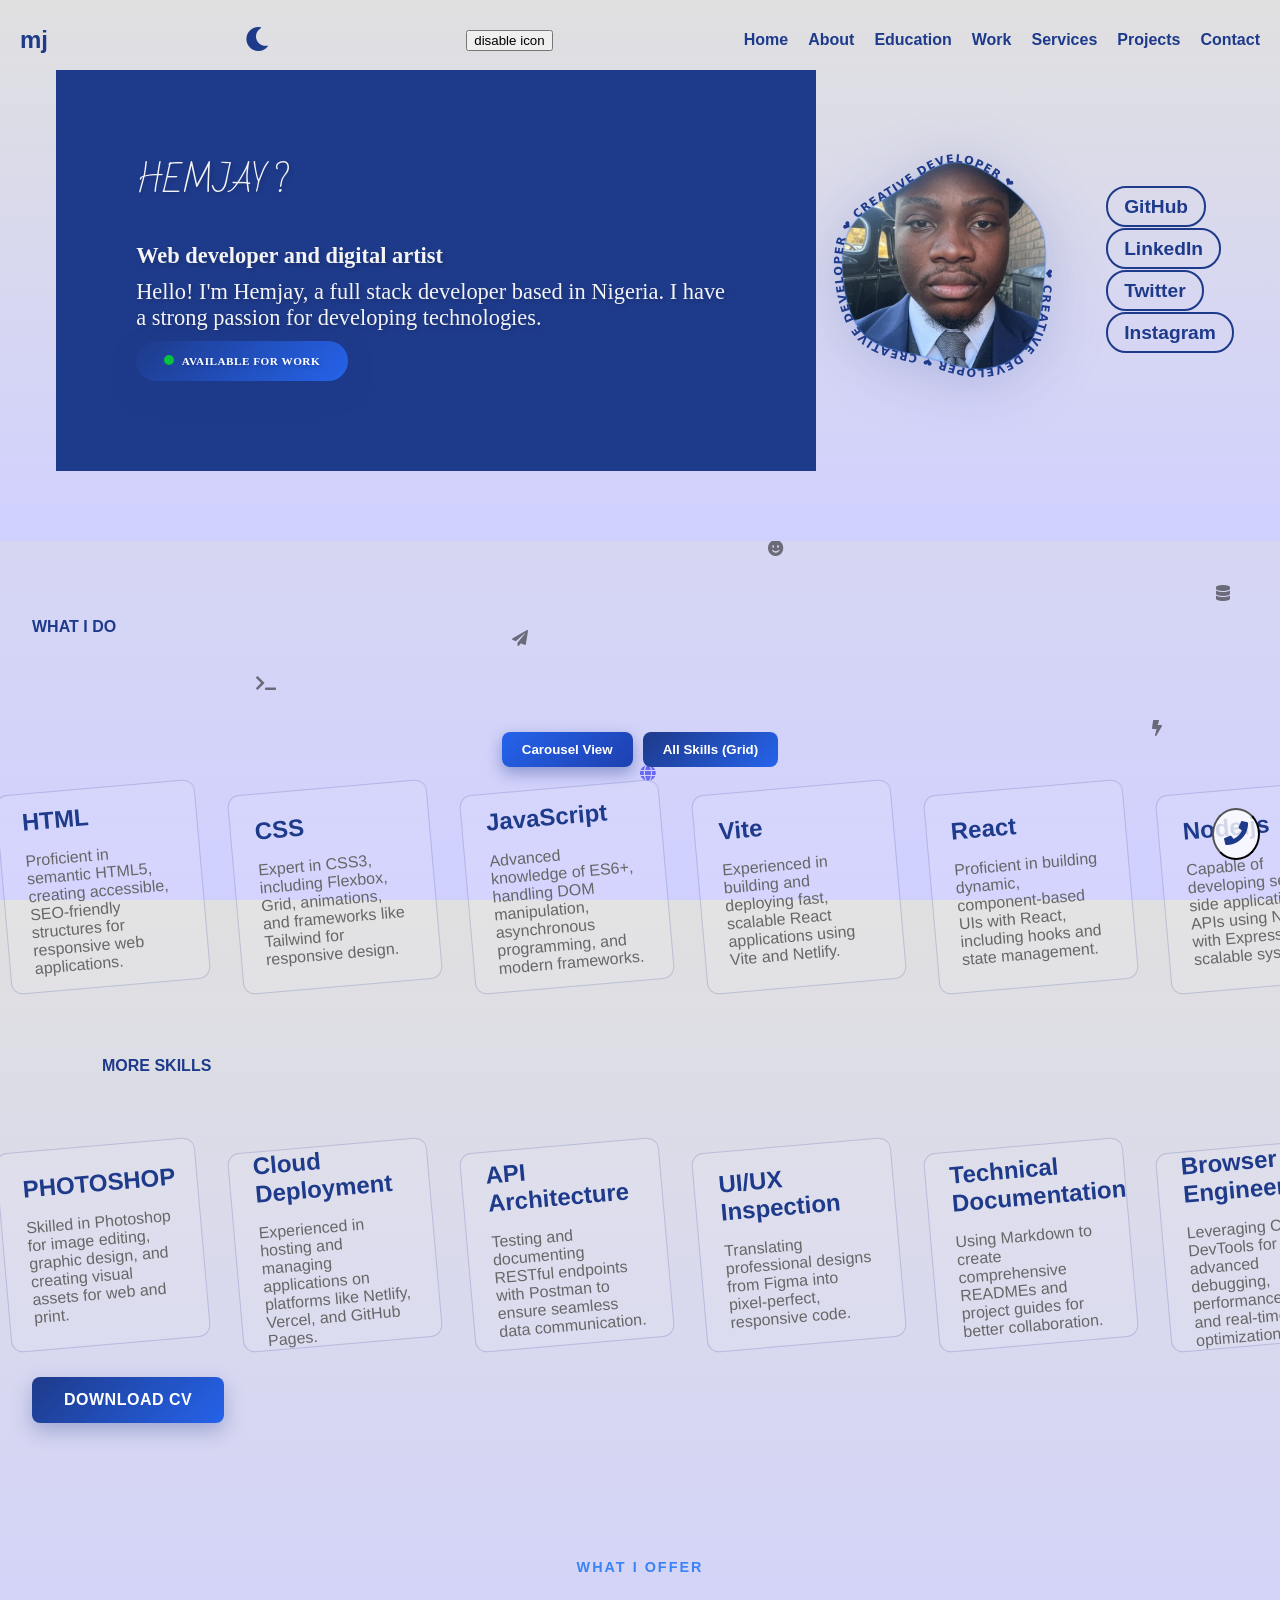
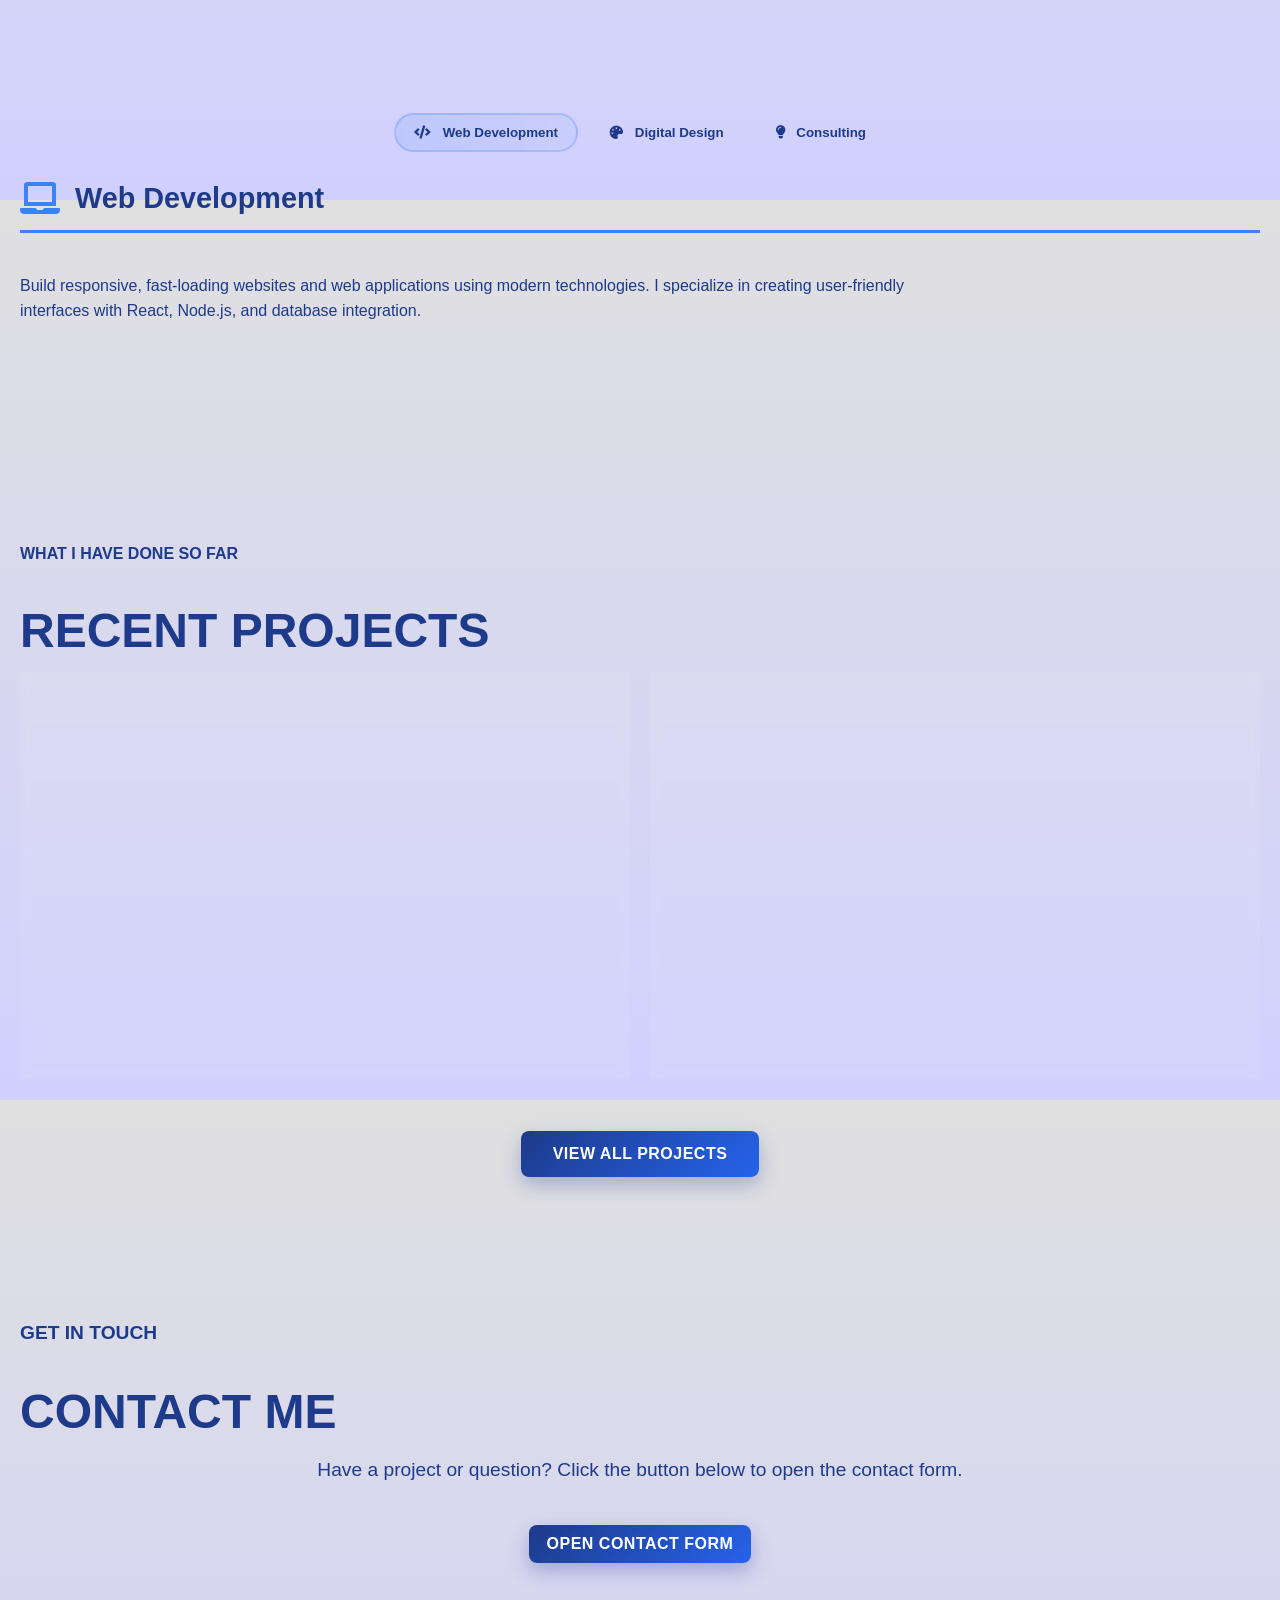
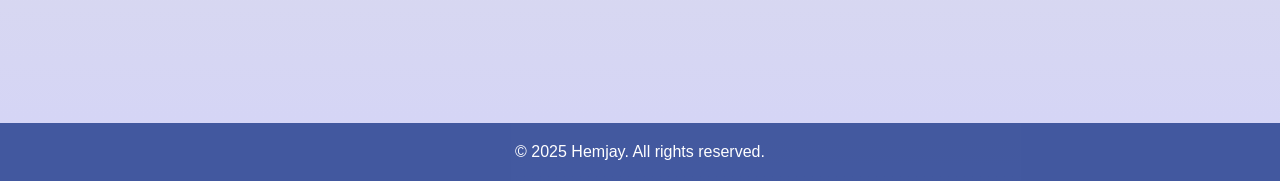
==== commit b2443b79: "ney layouit for skills" ====
--- a/index.html
+++ b/index.html
@@ -91,7 +91,7 @@
                 <svg viewBox="0 0 200 200" xmlns="http://www.w3.org/2000/svg" aria-labelledby="t">
                     <defs>
                         <pattern id="imgFill" patternUnits="objectBoundingBox" width="1" height="1">
-                            <image href="projectfolder/IMG_2040.png" x="0" y="0" width="200" height="200"
+                            <image href="" x="0" y="0" width="200" height="200"
                                 preserveAspectRatio="xMidYMid slice" />
                         </pattern>
                     </defs>
@@ -100,7 +100,7 @@
                             d="M43.1,-68.5C56.2,-58.6,67.5,-47.3,72.3,-33.9C77.2,-20.5,75.5,-4.9,74.2,11.3C72.9,27.6,71.9,44.5,63.8,57.2C55.7,69.8,40.6,78.2,25.5,79.2C10.4,80.1,-4.7,73.6,-20.9,69.6C-37.1,65.5,-54.5,63.9,-66,54.8C-77.5,45.8,-83.2,29.3,-85.7,12.3C-88.3,-4.8,-87.7,-22.3,-79.6,-34.8C-71.5,-47.3,-55.8,-54.9,-41.3,-64.2C-26.7,-73.6,-13.4,-84.7,0.8,-86C15,-87.2,29.9,-78.5,43.1,-68.5Z"
                             transform="translate(100 100)" />
                     </clipPath>
-                    <image href="IMG_1185.jpeg" width="200" height="200" preserveAspectRatio="xMidYMid slice"
+                    <image href="projectfolder/IMG_1185.jpeg" width="200" height="200" preserveAspectRatio="xMidYMid slice"
                         clip-path="url(#blobClip)" />
                     <path class="blob"
                         d="M43.1,-68.5C56.2,-58.6,67.5,-47.3,72.3,-33.9C77.2,-20.5,75.5,-4.9,74.2,11.3C72.9,27.6,71.9,44.5,63.8,57.2C55.7,69.8,40.6,78.2,25.5,79.2C10.4,80.1,-4.7,73.6,-20.9,69.6C-37.1,65.5,-54.5,63.9,-66,54.8C-77.5,45.8,-83.2,29.3,-85.7,12.3C-88.3,-4.8,-87.7,-22.3,-79.6,-34.8C-71.5,-47.3,-55.8,-54.9,-41.3,-64.2C-26.7,-73.6,-13.4,-84.7,0.8,-86C15,-87.2,29.9,-78.5,43.1,-68.5Z"
@@ -138,7 +138,13 @@
     <section id="skills" class="skills-section">
         <h2 class="section-title">WHAT I DO</h2>
         <h1 class="section-heading">SKILLS</h1>
-        <div class="skills-scroll">
+        
+        <div class="skills-view-toggle">
+            <button class="view-toggle-btn active" onclick="toggleSkillsView('carousel')">Carousel View</button>
+            <button class="view-toggle-btn" onclick="toggleSkillsView('grid')">All Skills (Grid)</button>
+        </div>
+
+        <div class="skills-scroll carousel-view" id="skillsCarousel">
             <div class="skill-card">
                 <h3>HTML</h3>
                 <p>Proficient in semantic HTML5, creating accessible, SEO-friendly structures for responsive web
@@ -182,10 +188,11 @@
 
         </div>
 
+        <div class="skills-grid-view grid-view hidden" id="skillsGrid"></div>
 
         <h2 class="section-title" style="margin: 70px;">MORE SKILLS</h2>
 
-        <div class="skills-scroll">
+        <div class="skills-scroll carousel-view" id="skillsCarousel2">
             <div class="skill-card">
                 <h3>PHOTOSHOP</h3>
                 <p>Skilled in Photoshop for image editing, graphic design, and creating visual assets for web and print.
@@ -238,6 +245,9 @@
                     applications.</p>
             </div>
         </div>
+        
+        <div class="skills-grid-view grid-view hidden" id="skillsGrid2"></div>
+        
         <a href="hemjay_cv.pdf" download class="cv-button">Download CV</a>
     </section>
 
--- a/styles.css
+++ b/styles.css
@@ -308,8 +308,12 @@
     align-items: center;
     padding: 60px 20px;
     flex-wrap: wrap;
-  
+    background: linear-gradient(to bottom, #e0e0e0, #d0d0ff);
     margin: 0;
+}
+
+body.dark-mode .section-about {
+    background: linear-gradient(to bottom, #2d3748, #4a5568);
 }
 .section-about button {
     text-decoration: none;
@@ -906,19 +910,35 @@
 }
 
 @media (max-width: 768px) {
-
     .project-select,
     .filter-select {
         width: 100%;
         max-width: 200px;
-    }
-
+        font-size: 0.9rem;
+    }
+    .project-card-container {
+        grid-template-columns: 1fr;
+    }
+    .project-card-container.normal .project-card {
+        margin: 15px auto;
+        max-width: 100%;
+    }
+    .project-card-container.list .project-card {
+        max-width: 100%;
+        padding: 15px;
+    }
     .project-card-container.grid {
-        grid-template-columns: 1fr;
-    }
-
+        grid-template-columns: repeat(2, 1fr);
+        gap: 10px;
+        max-width: 100%;
+    }
+    .project-card-container.grid .project-card {
+        padding: 8px;
+    }
     .project-card-container.grid .project-card img {
-        max-height: 120px;
+        max-height: 100px;
+        width: 100%;
+        object-fit: cover;
     }
 }
 
@@ -935,6 +955,74 @@
     width: 100%;
 }
 
+.skills-view-toggle {
+    display: flex;
+    justify-content: center;
+    gap: 10px;
+    margin: 20px 0;
+}
+
+.skills-view-toggle button {
+    background: linear-gradient(135deg, #1e3a8a 0%, #2563eb 100%);
+    color: white;
+    border: none;
+    padding: 10px 20px;
+    border-radius: 8px;
+    cursor: pointer;
+    font-weight: 600;
+    transition: all 0.3s ease;
+}
+
+.skills-view-toggle button.active {
+    background: linear-gradient(135deg, #2563eb 0%, #1e40af 100%);
+    box-shadow: 0 6px 15px rgba(30, 58, 138, 0.4);
+}
+
+.skills-view-toggle button:hover {
+    transform: translateY(-2px);
+    box-shadow: 0 6px 15px rgba(30, 58, 138, 0.3);
+}
+
+body.dark-mode .skills-view-toggle button {
+    background: linear-gradient(135deg, #3b82f6 0%, #2563eb 100%);
+}
+
+.skills-grid-view {
+    display: grid;
+    grid-template-columns: repeat(auto-fit, minmax(200px, 1fr));
+    gap: 20px;
+    max-width: 1200px;
+    margin: 20px auto;
+}
+
+.skills-grid-view .skill-card {
+    width: 100%;
+    height: auto;
+    padding: 20px;
+    text-align: center;
+    opacity: 1;
+    transform: none;
+    background: rgba(30, 58, 138, 0.05);
+    border: 2px solid rgba(30, 58, 138, 0.1);
+    transition: all 0.3s ease;
+}
+
+.skills-grid-view .skill-card:hover {
+    transform: translateY(-5px);
+    background: rgba(30, 58, 138, 0.1);
+    border-color: rgba(30, 58, 138, 0.2);
+}
+
+body.dark-mode .skills-grid-view .skill-card {
+    background: rgba(59, 130, 246, 0.05);
+    border-color: rgba(59, 130, 246, 0.1);
+}
+
+body.dark-mode .skills-grid-view .skill-card:hover {
+    background: rgba(59, 130, 246, 0.1);
+    border-color: rgba(59, 130, 246, 0.2);
+}
+
 body.dark-mode .skills-section {
     color: #e2e8f0;
 }
@@ -968,13 +1056,84 @@
     transition: opacity 0.5s ease, transform 0.5s ease 0.3s;
 }
 
-.section-heading.visible {
-    opacity: 1;
-    transform: translateY(0);
+.skills-grid-view {
+    display: grid;
+    grid-template-columns: repeat(auto-fit, minmax(200px, 1fr));
+    gap: 20px;
+    max-width: 1200px;
+    margin: 20px auto;
+    padding: 0 20px;
+}
+
+.skills-grid-view .skill-card {
+    width: 100%;
+    height: auto;
+    padding: 20px;
+    text-align: center;
+    opacity: 1;
+    transform: none;
+    background: rgba(30, 58, 138, 0.05);
+    border: 2px solid rgba(30, 58, 138, 0.1);
+    border-radius: 12px;
+    transition: all 0.3s ease;
+    display: flex;
+    flex-direction: column;
+    justify-content: center;
+}
+
+.skills-grid-view .skill-card h3 {
+    color: #1e3a8a;
+    margin: 0 0 10px 0;
+    font-size: 1.1rem;
+}
+
+.skills-grid-view .skill-card p {
+    color: #666;
+    margin: 0;
+    font-size: 0.9rem;
+    line-height: 1.4;
+}
+
+.skills-grid-view .skill-card:hover {
+    transform: translateY(-5px);
+    background: rgba(30, 58, 138, 0.1);
+    border-color: rgba(30, 58, 138, 0.2);
+    box-shadow: 0 6px 15px rgba(30, 58, 138, 0.1);
+}
+
+body.dark-mode .skills-grid-view .skill-card {
+    background: rgba(59, 130, 246, 0.05);
+    border-color: rgba(59, 130, 246, 0.1);
+}
+
+body.dark-mode .skills-grid-view .skill-card h3 {
+    color: #e2e8f0;
+}
+
+body.dark-mode .skills-grid-view .skill-card p {
+    color: #cbd5e1;
+}
+
+body.dark-mode .skills-grid-view .skill-card:hover {
+    background: rgba(59, 130, 246, 0.1);
+    border-color: rgba(59, 130, 246, 0.2);
+    box-shadow: 0 6px 15px rgba(59, 130, 246, 0.1);
 }
 
 body.dark-mode .section-heading {
     color: #e2e8f0;
+}
+
+.hidden {
+    display: none !important;
+}
+
+.carousel-view {
+    display: flex;
+}
+
+.grid-view {
+    display: grid;
 }
 
 /* Services Section Styling */
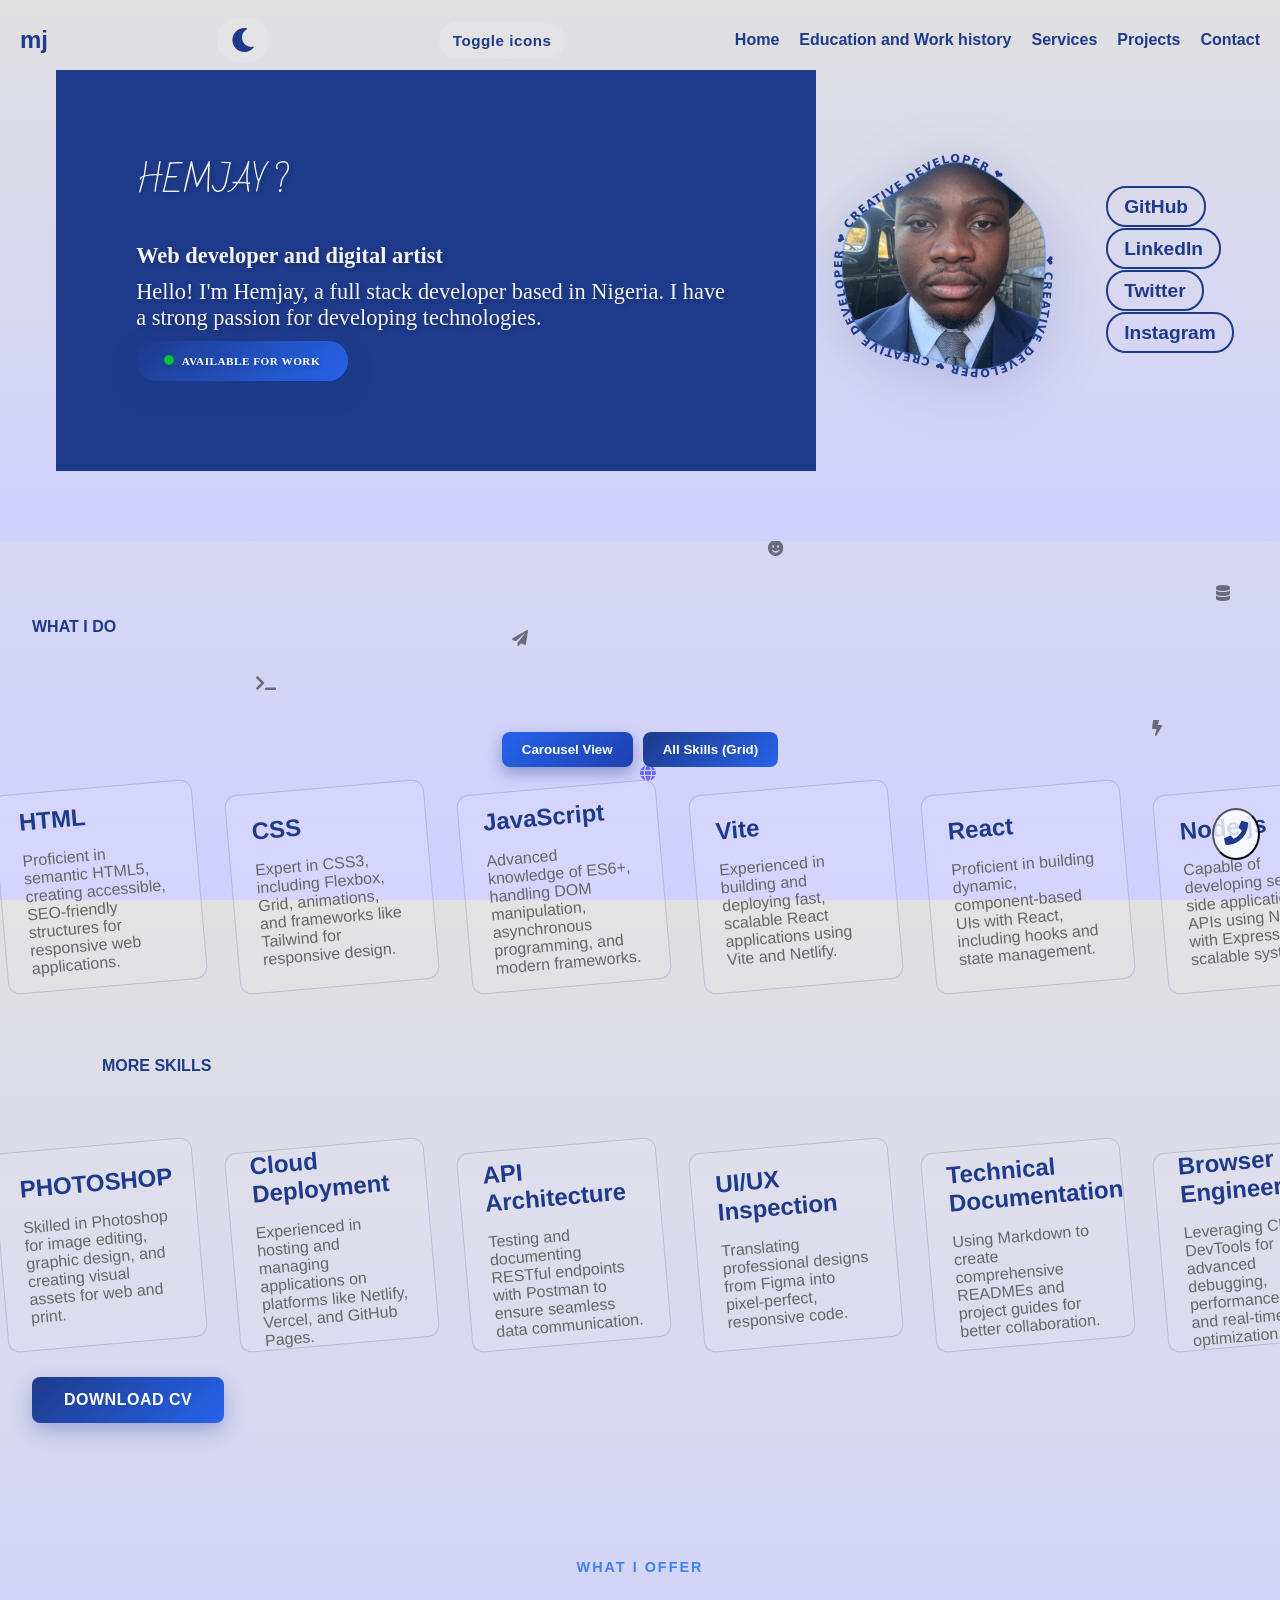
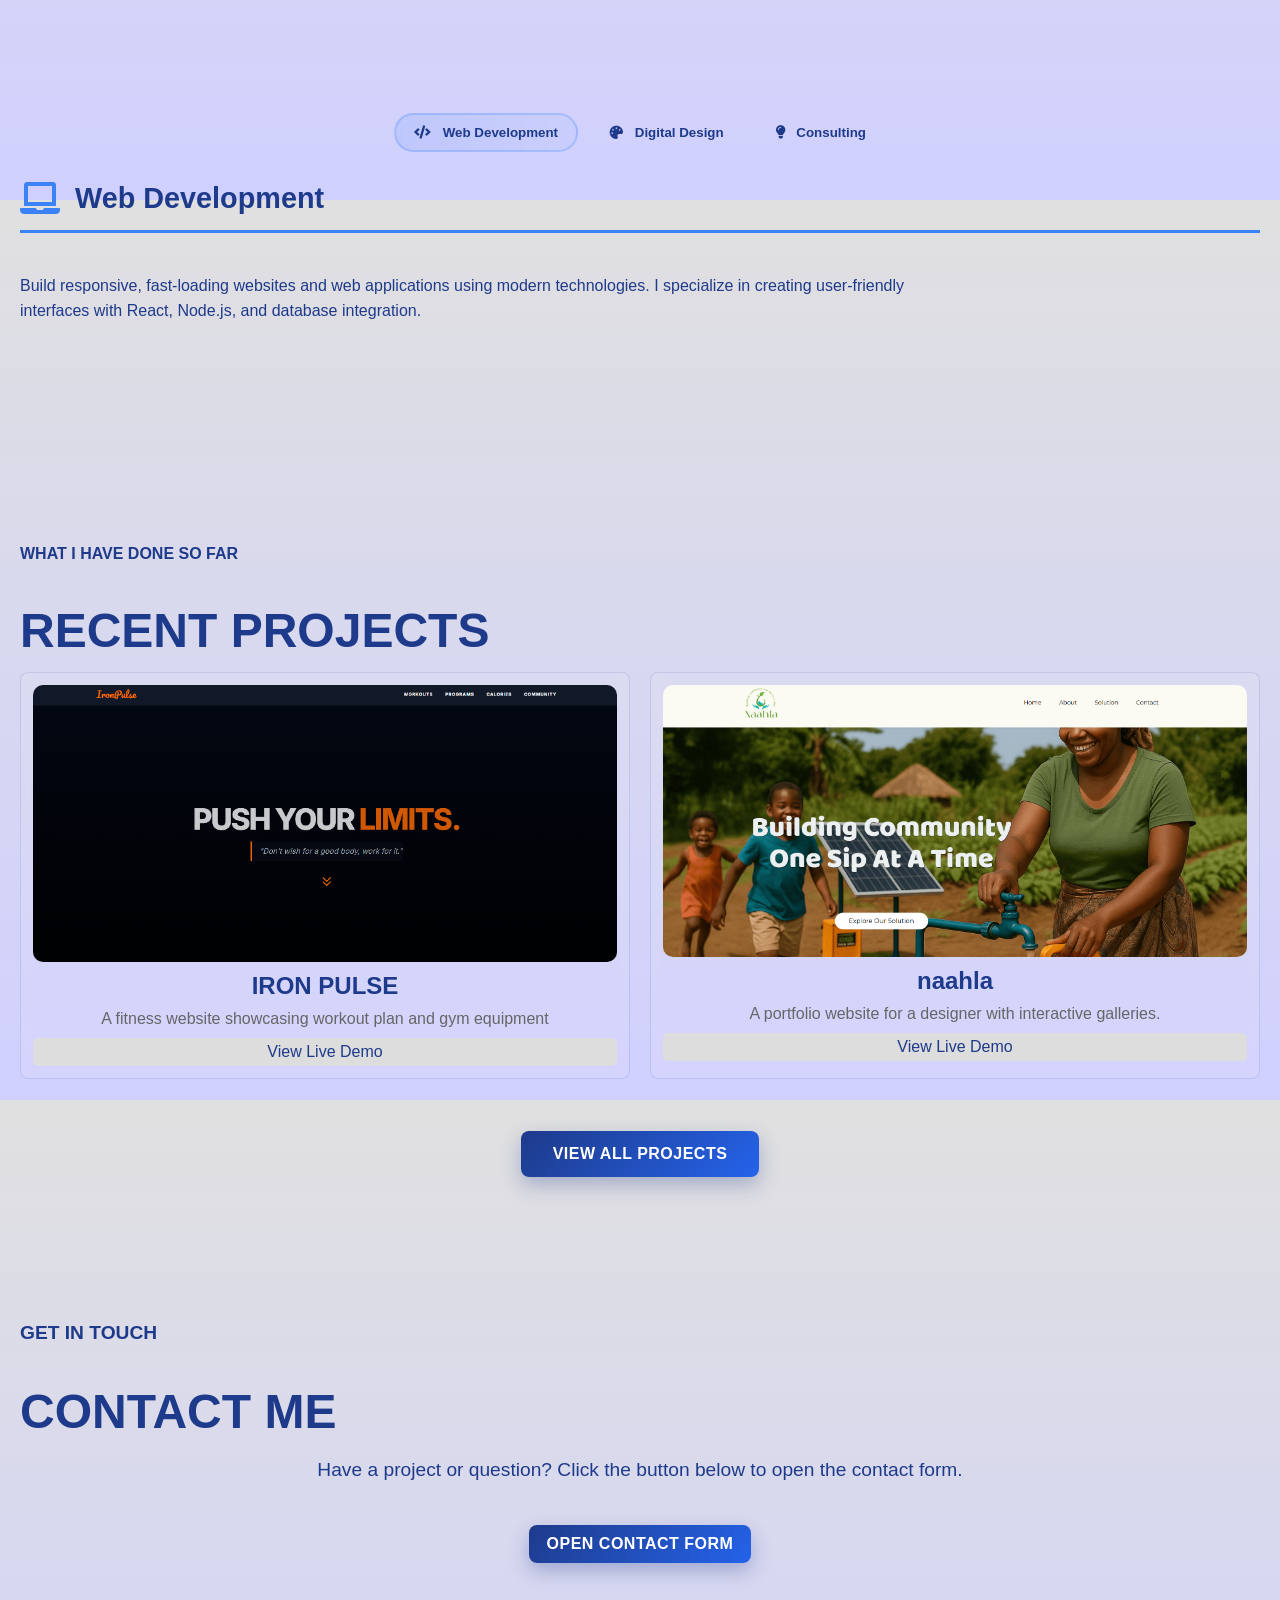
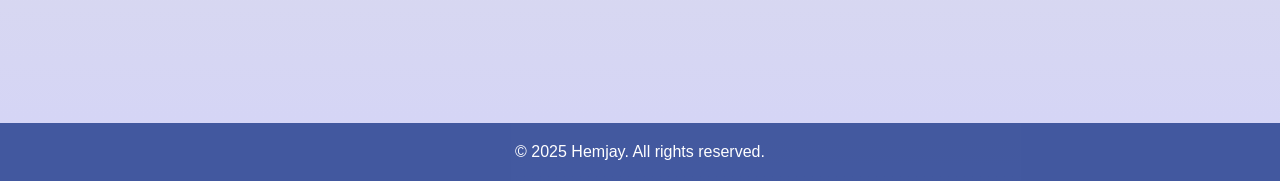
==== commit 4e473f8c: "new changes hope it wont break" ====
--- a/index.html
+++ b/index.html
@@ -47,14 +47,12 @@
     <header>
         <nav class="nav-menu">
             <div class="nav-logo">mj</div>
-            <button class="theme-toggle" onclick="toggleTheme()"><i class="fas fa-moon"></i></button>
-            <button onclick="iconDisable('visible')">disable icon</button>
-            <div class="hamburger"><i class="fas fa-bars"></i></div>
+            <button class="theme-toggle" type="button" onclick="toggleTheme()" aria-label="Toggle theme"><i class="fas fa-moon"></i></button>
+            <button class="icon-toggle-button" type="button" onclick="iconDisable('visible')">Toggle icons</button>
+            <button class="hamburger" type="button" aria-label="Open navigation"><i class="fas fa-bars"></i></button>
             <div class="nav-links">
                 <a href="#home">Home</a>
-                <a href="#about">About</a>
-                <a href="timeline.html">Education</a>
-                <a href="timeline.html#work-history">Work</a>
+                <a href="timeline.html">Education and Work history</a>
                 <a href="#services">Services</a>
                 <a href="#projects">Projects</a>
                 <a href="#contact">Contact</a>
@@ -140,8 +138,8 @@
         <h1 class="section-heading">SKILLS</h1>
         
         <div class="skills-view-toggle">
-            <button class="view-toggle-btn active" onclick="toggleSkillsView('carousel')">Carousel View</button>
-            <button class="view-toggle-btn" onclick="toggleSkillsView('grid')">All Skills (Grid)</button>
+            <button class="view-toggle-btn active" data-view="carousel" type="button" onclick="toggleSkillsView('carousel')">Carousel View</button>
+            <button class="view-toggle-btn" data-view="grid" type="button" onclick="toggleSkillsView('grid')">All Skills (Grid)</button>
         </div>
 
         <div class="skills-scroll carousel-view" id="skillsCarousel">
--- a/styles.css
+++ b/styles.css
@@ -238,9 +238,38 @@
     color: #90cdf4;
 }
 
+.icon-toggle-button,
+.theme-toggle,
+.hamburger {
+    border: none;
+    background: rgba(255, 255, 255, 0.15);
+    color: #1e3a8a;
+    padding: 10px 14px;
+    border-radius: 999px;
+    cursor: pointer;
+    transition: background 0.25s ease, transform 0.25s ease;
+    display: inline-flex;
+    align-items: center;
+    justify-content: center;
+    gap: 8px;
+}
+
+.icon-toggle-button {
+    font-size: 0.95rem;
+    font-weight: 700;
+    letter-spacing: 0.5px;
+}
+
+.icon-toggle-button:hover,
+.theme-toggle:hover,
+.hamburger:hover {
+    background: rgba(30, 58, 138, 0.15);
+    transform: translateY(-1px);
+}
+
 .hamburger {
     display: none;
-    font-size: 1.5rem;
+    font-size: 1.25rem;
     color: #1e3a8a;
     cursor: pointer;
     z-index: 21;
@@ -264,13 +293,14 @@
         top: 60px;
         left: 0;
         width: 100%;
-        background: rgba(255, 255, 255, 0.9);
+        background: rgba(255, 255, 255, 0.95);
         padding: 20px;
         box-sizing: border-box;
+        gap: 12px;
     }
 
     body.dark-mode .nav-links {
-        background: rgba(45, 55, 72, 0.9);
+        background: rgba(45, 55, 72, 0.95);
     }
 
     .nav-links.active {
@@ -913,32 +943,36 @@
     .project-select,
     .filter-select {
         width: 100%;
-        max-width: 200px;
+        max-width: 240px;
         font-size: 0.9rem;
     }
     .project-card-container {
         grid-template-columns: 1fr;
     }
-    .project-card-container.normal .project-card {
+    .project-card-container.normal .project-card,
+    .project-card-container.list .project-card,
+    .project-card-container.grid .project-card {
         margin: 15px auto;
         max-width: 100%;
-    }
-    .project-card-container.list .project-card {
+        padding: 15px;
+    }
+    .project-card-container.grid {
+        grid-template-columns: 1fr;
+        gap: 16px;
         max-width: 100%;
-        padding: 15px;
-    }
-    .project-card-container.grid {
-        grid-template-columns: repeat(2, 1fr);
-        gap: 10px;
-        max-width: 100%;
-    }
-    .project-card-container.grid .project-card {
-        padding: 8px;
     }
     .project-card-container.grid .project-card img {
-        max-height: 100px;
+        max-height: 180px;
         width: 100%;
         object-fit: cover;
+    }
+    .project-card-container.grid .project-card .project-card-actions {
+        flex-direction: column;
+        gap: 10px;
+    }
+    .project-card-container.grid .project-card .project-card-actions a,
+    .project-card-container.grid .project-card .project-card-actions button {
+        width: 100%;
     }
 }
 
@@ -988,8 +1022,32 @@
 }
 
 .skills-grid-view {
+    display: grid !important; /* Forces the grid to exist */
+    grid-template-columns: 1fr 1fr !important; /* Hard-coded 2 columns */
+    gap: 10px !important;
+    padding: 10px;
+    width: 100%;
+}
+
+.skills-grid-view .skill-card {
+    width: 100% !important;
+    max-width: 100% !important;
+    margin: 0 !important;
+    box-sizing: border-box; /* Essential to keep padding inside the card */
+}
+
+/* Tablet & Desktop: This rule kicks in for screens wider than 768px */
+@media (min-width: 768px) {
+    .skills-grid-view {
+        grid-template-columns: repeat(auto-fit, minmax(150px, 1fr)) !important;
+    }
+}
+
+.skills-grid-view {
     display: grid;
-    grid-template-columns: repeat(auto-fit, minmax(200px, 1fr));
+    grid-template-columns: repeat(2, 1fr);
+    justify-content: center;
+    align-items: center;
     gap: 20px;
     max-width: 1200px;
     margin: 20px auto;
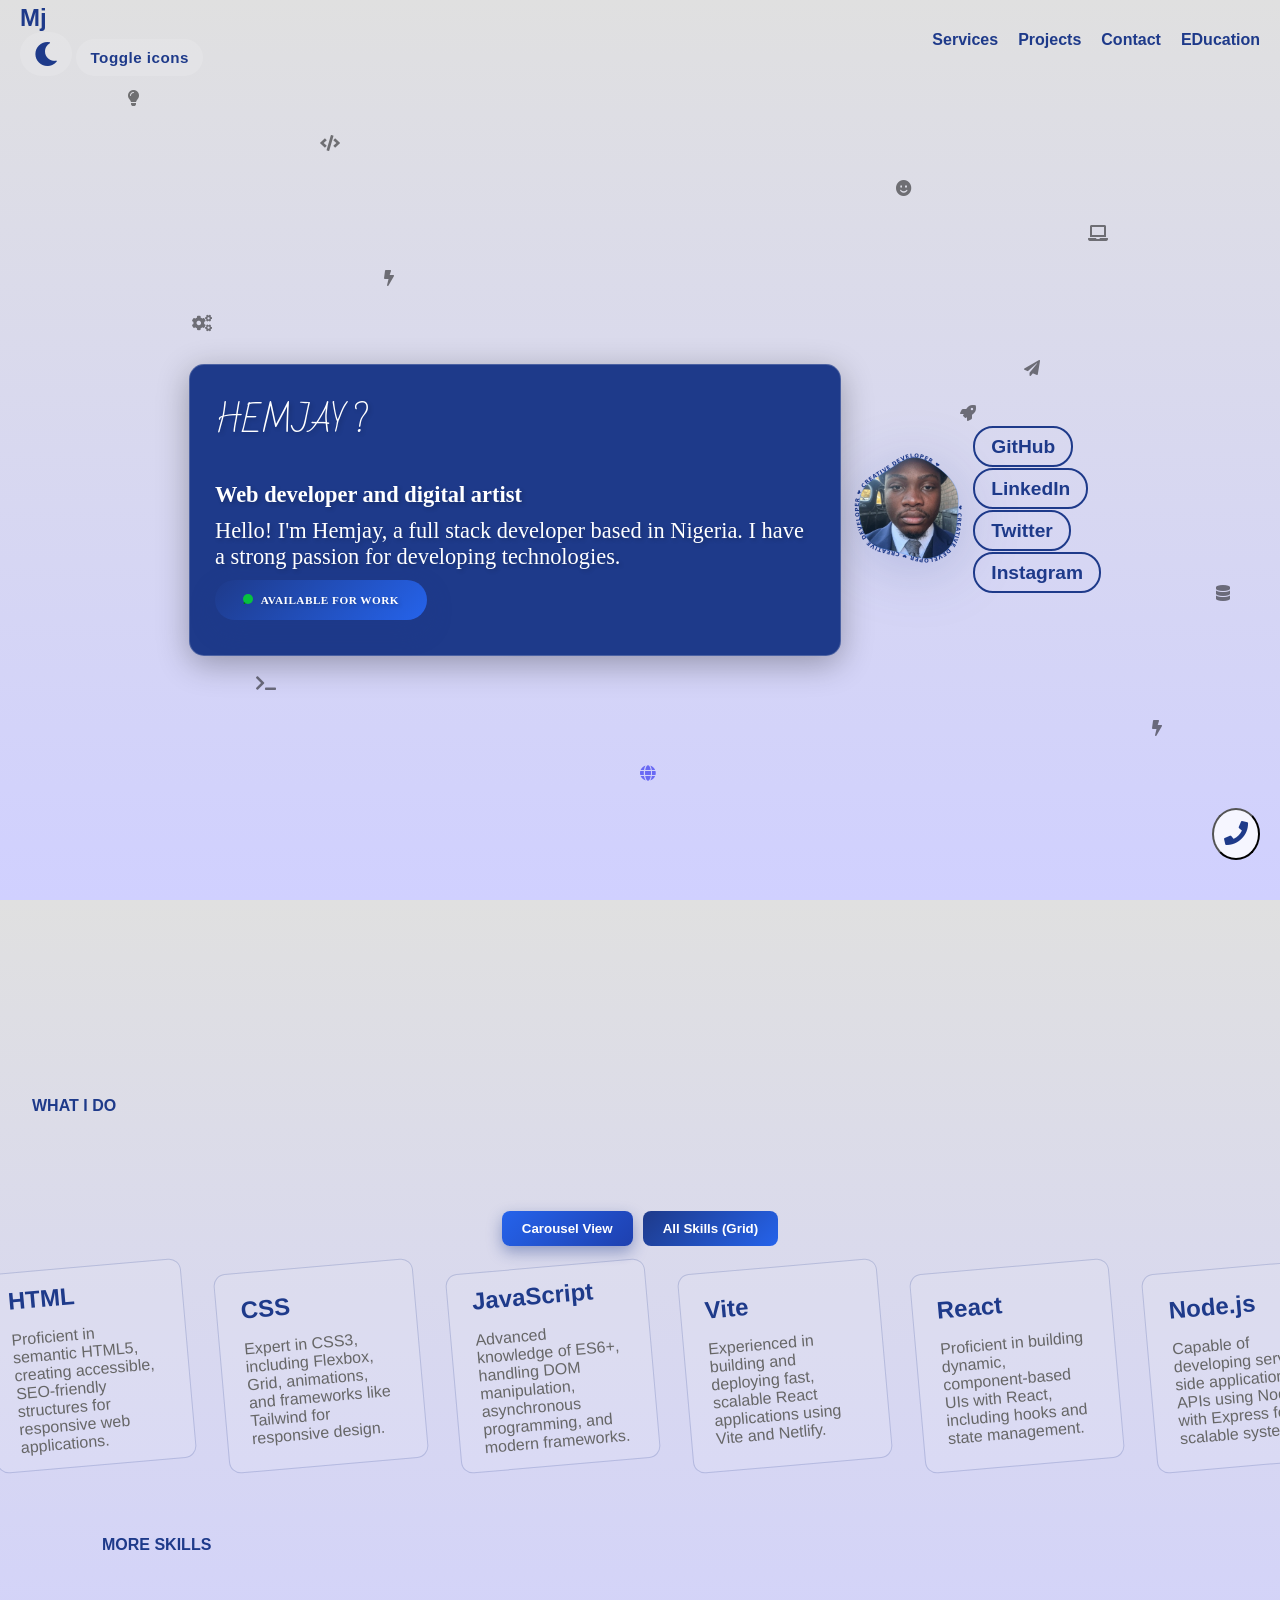
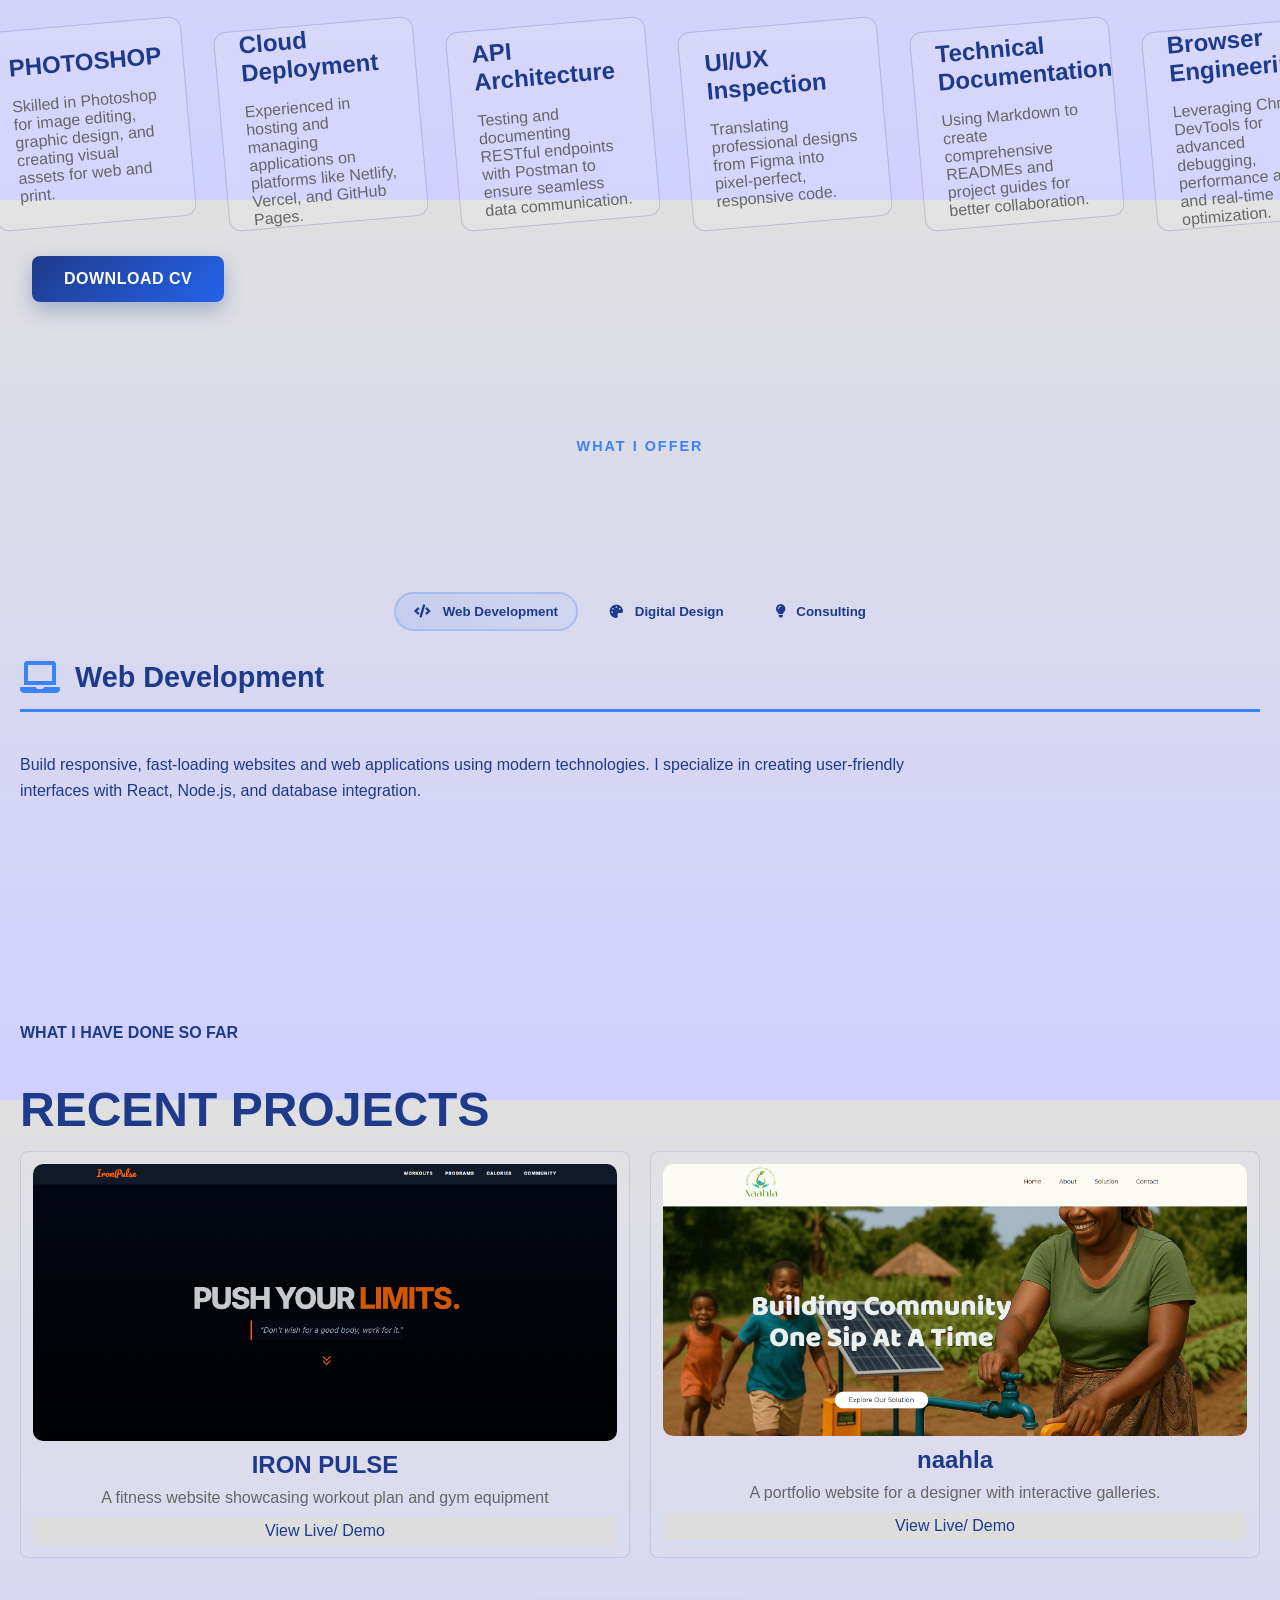
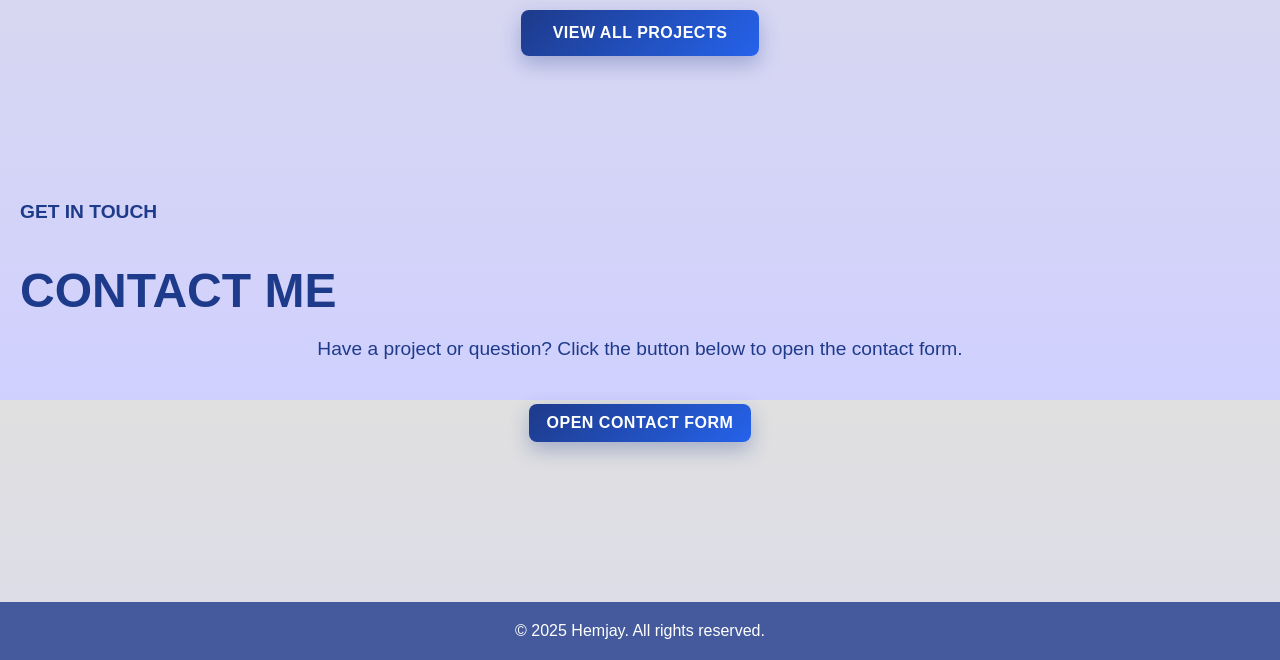
==== commit 86b00b38: "new update" ====
--- a/index.html
+++ b/index.html
@@ -46,16 +46,24 @@
 
     <header>
         <nav class="nav-menu">
-            <div class="nav-logo">mj</div>
+            <div>
+            <div class="nav-logo">Mj</div>
             <button class="theme-toggle" type="button" onclick="toggleTheme()" aria-label="Toggle theme"><i class="fas fa-moon"></i></button>
             <button class="icon-toggle-button" type="button" onclick="iconDisable('visible')">Toggle icons</button>
+            </div>
             <button class="hamburger" type="button" aria-label="Open navigation"><i class="fas fa-bars"></i></button>
             <div class="nav-links">
-                <a href="#home">Home</a>
-                <a href="timeline.html">Education and Work history</a>
+              
                 <a href="#services">Services</a>
-                <a href="#projects">Projects</a>
+                <div class="dropd-menu">
+                    <span><a href="#projects">Projects</a></span>
+                    <span><a href="projects.html#testimonials">Testimonials</a></span>
+                </div>
                 <a href="#contact">Contact</a>
+                  <div class="dropd-menu">
+                      <span><a href="timeline.html">EDucation </a></span>
+                      <span><a href="timeline.html">Experience </a></span>
+                     
             </div>
         </nav>
     </header>
@@ -73,6 +81,7 @@
                 <span>H</span><span>E</span><span>M</span><span>J</span><span>A</span><span>Y</span>
                 <span class="question-mark">?</span>
             </div>
+
             <div class="md">
                 <h4>Web developer and digital artist</h4>
                 <p>Hello! I'm Hemjay, a full stack developer based in Nigeria. I have a strong passion for developing
@@ -119,7 +128,7 @@
                         </textPath>
                     </text>
                 </svg>
-            </div>
+            <!-- </div> -->
 
 
             <div>
--- a/styles.css
+++ b/styles.css
@@ -52,10 +52,13 @@
     position: absolute;
     width: 100%;
     height: 100%;
+    
+    pointer-events: none;
 }
 
 .icon {
     position: absolute;
+   
     /* Ensure your JS or inline styles provide the top/left % */
 }
 
@@ -99,8 +102,26 @@
     transition: opacity 0.5s ease, transform 0.5s ease;
     position: relative;
     z-index: 2;
-    background-color:#1e3a8a;
-}
+
+    /* 1. Translucent background */
+    background: #1e3a8a;
+    
+    /* 2. The "Frosted" effect (Essential) */
+    backdrop-filter: blur(10px);
+    -webkit-backdrop-filter: blur(10px); /* Support for Safari */
+    
+    /* 3. Subtle border for depth */
+    border: 1px solid rgba(255, 255, 255, 0.2);
+    
+    /* 4. Soft shadow to lift it from the background */
+    box-shadow: 0 8px 32px 0 rgba(0, 0, 0, 0.3);
+    
+    /* Layout properties */
+    border-radius: 15px;
+    padding: 25px;
+    color: white;
+}
+
 .text .md{
     width: 100%;
 
@@ -199,7 +220,16 @@
     transform: translateY(20px);
     transition: opacity 0.5s ease, transform 0.5s ease 0.3s, color 0.3s ease;
 }
-
+.dropd-menu{
+    display: flex;
+    flex-direction: column;
+}
+.dropd-menu:hover span:last-child{
+    display: block;
+}
+.dropd-menu span:last-child{
+    display: none;
+}
 .nav-links a.visible {
     opacity: 1;
     transform: translateY(0);
@@ -324,21 +354,21 @@
 }
 
 .section-about {
-    min-height: 100%;
+    height: 100vh;
     font-size: 1.2rem;
     max-width: 100%;
-    box-sizing: border-box;
-    opacity: 0;
+    
+   
     transform: translateX(-50px);
     transition: opacity 0.5s ease, transform 0.5s ease;
     position: relative;
-    z-index: 2;
+    z-index: 1;
     display: flex;
     justify-content: center;
     align-items: center;
     padding: 60px 20px;
     flex-wrap: wrap;
-    background: linear-gradient(to bottom, #e0e0e0, #d0d0ff);
+    background: transparent;
     margin: 0;
 }
 
@@ -607,6 +637,7 @@
 }
 
 .section-projects h2 {
+    width: 100%;
     font-size: 3rem;
     font-weight: bold;
     margin-bottom: 2px;
@@ -634,8 +665,8 @@
 }
 
 .filter-select {
-    background: linear-gradient(135deg, #1e3a8a 0%, #2563eb 100%);
-    color: white;
+    background: linear-gradient(135deg, #ccd2e2 0%, #2563eb 100%);
+    color:#1d4ed8;
     border: none;
     padding: 10px 24px;
     border-radius: 8px;
@@ -647,14 +678,14 @@
 }
 
 .filter-select:hover {
-    background: linear-gradient(135deg, #2563eb 0%, #1e40af 100%);
+    background: linear-gradient(135deg, #ccd2e2 0%, #1e40af 100%);
     box-shadow: 0 10px 25px rgba(30, 58, 138, 0.5);
     transform: translateY(-2px);
 }
 
 body.dark-mode .filter-select {
-    background: linear-gradient(135deg, #3b82f6 0%, #2563eb 100%);
-    color: white;
+    background: linear-gradient(135deg, #ccd2e2 0%, #2563eb 100%);
+    color: #1f2937;
     border: none;
     box-shadow: 0 6px 15px rgba(30, 58, 138, 0.5);
 }
@@ -703,13 +734,14 @@
     display: flex;
     justify-content: center;
     margin: 20px 0;
+    border: none;
 }
 
 .project-select {
     background: #ddd;
     color: #1e3a8a;
     border: 1px solid #ccc;
-    padding: 8px 15px;
+    padding: 5px 10px;
     border-radius: 5px;
     font-size: 1rem;
     cursor: pointer;
@@ -728,6 +760,22 @@
 
 body.dark-mode .project-select:hover {
     background: #718096;
+}
+.case-study-link{
+    border: none;
+    margin-top: 10px;
+    padding: 10px;
+    border-radius: 20px;
+    background: #1d4ed8;
+    color: #fff;
+}
+.case-study-link:hover{
+    transform: scale(1.1);
+    transition: all 0.3s ease;
+
+}
+body.dark-mode .case-study-link{
+    background: #1a202c;
 }
 
 .project-card-container {
@@ -756,10 +804,16 @@
 }
 
 .project-card-container.list .project-card {
-    max-width: 90vw;
-    margin: 20px auto;
+    max-width: 100vw;
+    margin: 20px 0;
     padding: 20px;
     transform: translateX(0);
+}
+.project-card-container.list .project-card .case-study-link {
+  display: none;
+}
+.project-card-container.list .project-card .tech-stack {
+  display: none;
 }
 
 .project-card-container.list .project-card img {
@@ -773,19 +827,25 @@
 }
 
 .project-card-container.grid {
-    display: grid;
-    grid-template-columns: repeat(auto-fit, minmax(150px, 1fr));
-    gap: 10px;
-    max-width: 90vw;
+    display: flex;
+    width: 100%;
+    flex-wrap: wrap;
+    justify-content: flex-start; /* Change to flex-start */
+    align-items: center;
+    max-width: 100vw;
     margin: 20px auto;
+    background: pink;
+    flex-grow: 1;
+    flex-shrink: 1;
 }
 
 .project-card-container.grid .project-card {
-    max-width: 100%;
-    margin: 0;
+    width: clamp(20px, 30%, 500px);
     padding: 5px;
     transform: translateX(0);
     border: none;
+    background: #000;
+    align-self: center;
 }
 
 
@@ -793,7 +853,7 @@
 
 
 .project-card-container.grid .project-card img {
-    max-height: 100px;
+    
     width: 100%;
     object-fit: cover;
     border-radius: 5px;
@@ -801,8 +861,8 @@
 
 .project-card-container.grid .project-card h3,
 .project-card-container.grid .project-card p,
-.project-card-container.grid .project-card a {
-    display: none;
+.project-card-container.grid .project-card .case-study-link{
+    font-size: 0.5em;
 }
 
 .project-card-container.grid .project-card a.project-link {
@@ -2022,6 +2082,7 @@
 
 /* Testimonials Section Styling */
 .testimonials-section {
+    scroll-margin-top: -100px;
     padding: 60px 20px;
     text-align: center;
     background: linear-gradient(135deg, rgba(30, 58, 138, 0.05) 0%, rgba(37, 99, 235, 0.05) 100%);
